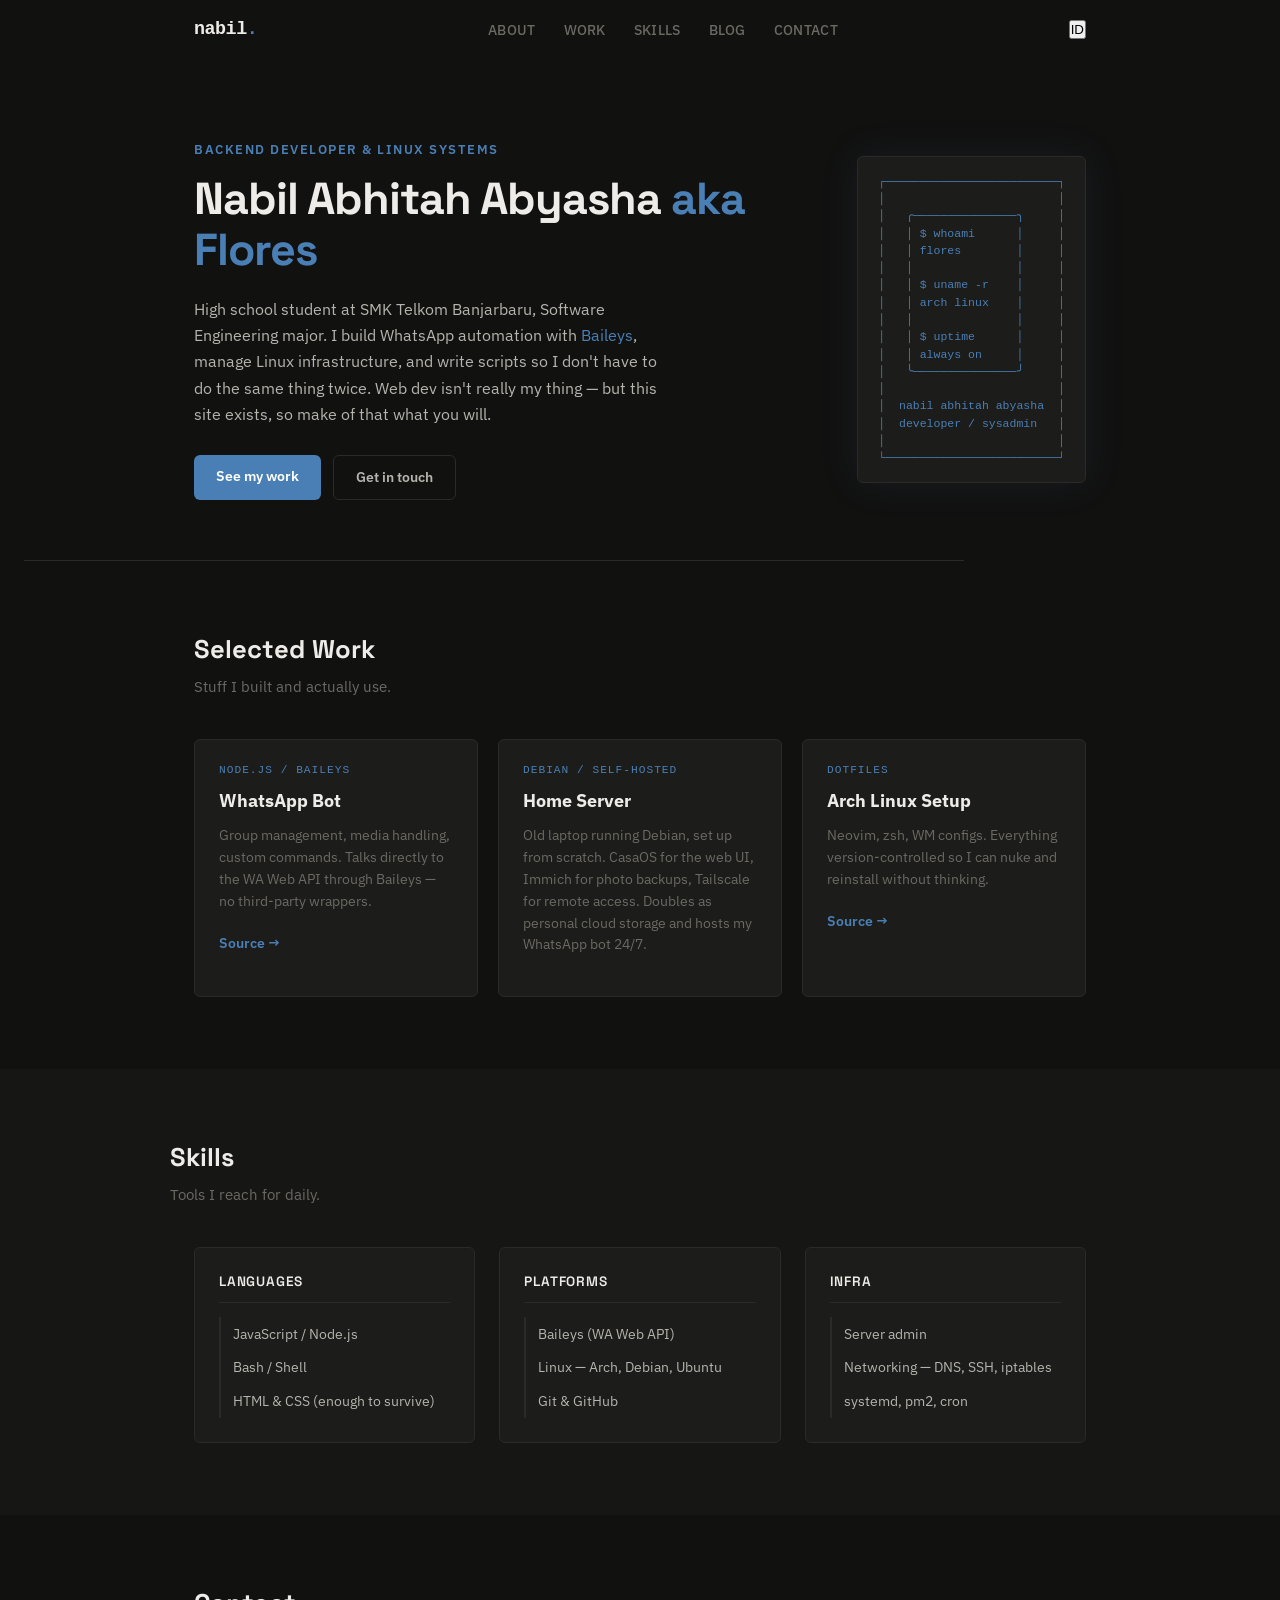
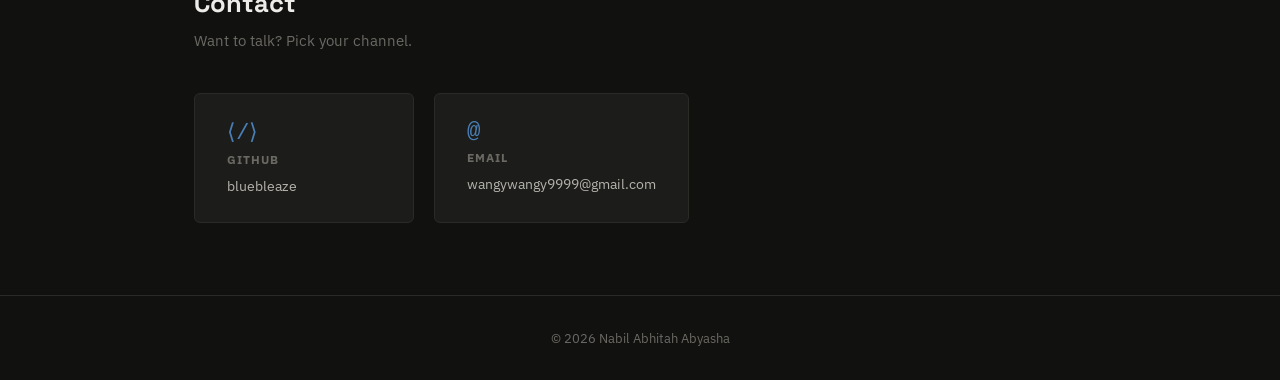
==== index.html @ 3594f791 "Blog edit & bahasa" ====
<!DOCTYPE html>
<html lang="en">
<head>
  <meta charset="UTF-8">
  <meta name="viewport" content="width=device-width, initial-scale=1.0">
  <title>Nabil Abhitah Abyasha</title>
  <link rel="icon" href="favicon.svg" type="image/svg+xml">
  <link rel="preconnect" href="https://fonts.googleapis.com">
  <link rel="preconnect" href="https://fonts.gstatic.com" crossorigin>
  <link href="https://fonts.googleapis.com/css2?family=IBM+Plex+Sans:wght@400;500;600&family=Space+Grotesk:wght@500;600;700;800&display=swap" rel="stylesheet">
  <link rel="stylesheet" href="style.css">
</head>
<body>

  <nav class="nav">
    <a href="#" class="logo">nabil<span class="dot">.</span></a>
    <button class="hamburger" aria-label="Menu">
      <span></span><span></span><span></span>
    </button>
    <ul class="nav-links">
      <li><a href="#about" data-i18n="nav.about">About</a></li>
      <li><a href="#work" data-i18n="nav.work">Work</a></li>
      <li><a href="#skills" data-i18n="nav.skills">Skills</a></li>
      <li><a href="blog.html" data-i18n="nav.blog">Blog</a></li>
      <li><a href="#contact" data-i18n="nav.contact">Contact</a></li>
    </ul>
    <button class="lang-toggle" onclick="toggleLang()">ID</button>
  </nav>
  
  <section class="hero" id="about">
    <div class="hero-text">
      <p class="tagline" data-i18n="hero.tagline">Backend Developer &amp; Linux Systems</p>
      <h1>Nabil Abhitah Abyasha <span class="highlight">aka Flores</span></h1>
      <p class="bio" data-i18n="hero.bio">
        High school student at SMK Telkom Banjarbaru, Software Engineering major.
        I build WhatsApp automation with
        <a href="https://github.com/whiskeysockets/baileys" target="_blank" rel="noopener">Baileys</a>,
        manage Linux infrastructure, and write scripts so I don't have to do
        the same thing twice. Web dev isn't really my thing — but this site
        exists, so make of that what you will.
      </p>
      <div class="buttons">
        <a href="#work" class="btn primary" data-i18n="hero.btn.work">See my work</a>
        <a href="#contact" class="btn outline" data-i18n="hero.btn.contact">Get in touch</a>
      </div>
    </div>
    <aside class="hero-card">
      <pre>┌─────────────────────────┐
│                         │
│   ╭───────────────╮     │
│   │ $ whoami      │     │
│   │ flores        │     │
│   │               │     │
│   │ $ uname -r    │     │
│   │ arch linux    │     │
│   │               │     │
│   │ $ uptime      │     │
│   │ always on     │     │
│   ╰───────────────╯     │
│                         │
│  nabil abhitah abyasha  │
│  developer / sysadmin   │
│                         │
└─────────────────────────┘</pre>
    </aside>
  </section>

  <hr class="sep">

  <section class="page-section" id="work">
    <h2 data-i18n="work.title">Selected Work</h2>
    <p class="subtitle" data-i18n="work.subtitle">Stuff I built and actually use.</p>

    <div class="cards">
      <article class="card">
        <span class="tag">Node.js / Baileys</span>
        <h3>WhatsApp Bot</h3>
        <p data-i18n="work.wa.desc">
          Group management, media handling, custom commands.
          Talks directly to the WA Web API through Baileys —
          no third-party wrappers.
        </p>
        <a href="https://github.com/bluebleaze" target="_blank" rel="noopener">Source →</a>
      </article>

      <article class="card">
        <span class="tag">Debian / Self-hosted</span>
        <h3>Home Server</h3>
        <p data-i18n="work.server.desc">
          Old laptop running Debian, set up from scratch. CasaOS for
          the web UI, Immich for photo backups, Tailscale for remote
          access. Doubles as personal cloud storage and hosts my
          WhatsApp bot 24/7.
        </p>
      </article>

      <article class="card">
        <span class="tag">Dotfiles</span>
        <h3>Arch Linux Setup</h3>
        <p data-i18n="work.arch.desc">
          Neovim, zsh, WM configs. Everything version-controlled
          so I can nuke and reinstall without thinking.
        </p>
        <a href="https://github.com/bluebleaze" target="_blank" rel="noopener">Source →</a>
      </article>
    </div>
  </section>

    <section class="page-section alt" id="skills">
    <h2 data-i18n="skills.title">Skills</h2>
    <p class="subtitle" data-i18n="skills.subtitle">Tools I reach for daily.</p>

    <div class="skill-cols">
      <div class="skill-box">
        <h3 data-i18n="skills.languages">Languages</h3>
        <ul>
          <li>JavaScript / Node.js</li>
          <li>Bash / Shell</li>
          <li>HTML &amp; CSS (enough to survive)</li>
        </ul>
      </div>
      <div class="skill-box">
        <h3 data-i18n="skills.platforms">Platforms</h3>
        <ul>
          <li>Baileys (WA Web API)</li>
          <li>Linux — Arch, Debian, Ubuntu</li>
          <li>Git &amp; GitHub</li>
        </ul>
      </div>
      <div class="skill-box">
        <h3 data-i18n="skills.infra">Infra</h3>
        <ul>
          <li>Server admin</li>
          <li>Networking — DNS, SSH, iptables</li>
          <li>systemd, pm2, cron</li>
        </ul>
      </div>
    </div>
  </section>

  <section class="page-section" id="contact">
    <h2 data-i18n="contact.title">Contact</h2>
    <p class="subtitle" data-i18n="contact.subtitle">Want to talk? Pick your channel.</p>

    <div class="contact-row">
      <a href="https://github.com/bluebleaze" target="_blank" rel="noopener" class="contact-link">
        <span class="icon">⟨/⟩</span>
        <strong>GitHub</strong>
        <span>bluebleaze</span>
      </a>
      <a href="mailto:wangywangy9999@gmail.com" class="contact-link">
        <span class="icon">@</span>
        <strong>Email</strong>
        <span>wangywangy9999@gmail.com</span>
      </a>
    </div>
  </section>

  <footer> 
    <p class="muted" data-i18n="footer.copy">© 2026 Nabil Abhitah Abyasha</p>
  </footer>

  <script src="lang.js"></script>
  <script src="script.js"></script>
</body>
</html>
---- style.css ----
*,
*::before,
*::after {
  margin: 0;
  padding: 0;
  box-sizing: border-box;
}

:root {
  --bg:       #111110;
  --bg-alt:   #161615;
  --surface:  #1c1c1a;
  --border:   #2a2a27;

  --accent:       #4a7fb5;
  --accent-hover: #5e94c9;
  --accent-glow:  #4a7fb51a;

  --text:    #b5b3ad;
  --heading: #eeece8;
  --muted:   #6b6963;

  --sans: 'IBM Plex Sans', 'Segoe UI', system-ui, sans-serif;
  --heading-font: 'Space Grotesk', 'Segoe UI', system-ui, sans-serif;
  --mono: 'JetBrains Mono', 'Fira Code', Consolas, monospace;

  --max-w:  940px;
  --radius: 6px;
}

html {
  scroll-behavior: smooth;
  scroll-padding-top: 70px;
}

body {
  background: var(--bg);
  color: var(--text);
  font: 16px/1.65 var(--sans);
}

a {
  color: var(--accent);
  text-decoration: none;
}
a:hover {
  color: var(--accent-hover);
}

ul { list-style: none; }

.nav {
  position: sticky;
  top: 0;
  z-index: 10;
  display: flex;
  justify-content: space-between;
  align-items: center;
  max-width: var(--max-w);
  margin: 0 auto;
  padding: 16px 24px;
  background: var(--bg);
  border-bottom: 1px solid transparent;
}

.nav.scrolled {
  border-bottom-color: var(--border);
}

.logo {
  font: 700 1.15rem var(--mono);
  color: var(--heading);
  letter-spacing: -0.5px;
}
.logo .dot { color: var(--accent); }

.nav-links {
  display: flex;
  gap: 28px;
}
.nav-links a {
  color: var(--muted);
  font-size: 0.85rem;
  font-weight: 500;
  text-transform: uppercase;
  letter-spacing: 0.3px;
}
.nav-links a:hover {
  color: var(--text);
  text-decoration: none;
}

.hero {
  display: flex;
  align-items: center;
  gap: 48px;
  max-width: var(--max-w);
  margin: 0 auto;
  padding: 80px 24px 60px;
}

.hero-text { flex: 1; }

.tagline {
  font-size: 0.8rem;
  font-weight: 600;
  text-transform: uppercase;
  letter-spacing: 1.5px;
  color: var(--accent);
  margin-bottom: 12px;
}

.hero h1 {
  font: 800 2.8rem/1.15 var(--heading-font);
  color: var(--heading);
  margin-bottom: 20px;
  letter-spacing: -1px;
}

.highlight { color: var(--accent); }

.bio {
  max-width: 480px;
  margin-bottom: 28px;
}

.buttons { display: flex; gap: 12px; }

.btn {
  display: inline-block;
  padding: 10px 22px;
  border-radius: var(--radius);
  font-size: 0.85rem;
  font-weight: 600;
}

.btn.primary {
  background: var(--accent);
  color: #fff;
}
.btn.primary:hover {
  background: var(--accent-hover);
  color: #fff;
  text-decoration: none;
}

.btn.outline {
  border: 1px solid var(--border);
  color: var(--text);
}
.btn.outline:hover {
  border-color: var(--accent);
  color: var(--accent);
  text-decoration: none;
}

.hero-card {
  flex-shrink: 0;
}
.hero-card pre {
  font: 0.72rem/1.5 var(--mono);
  color: var(--accent);
  background: var(--surface);
  border: 1px solid var(--border);
  border-radius: var(--radius);
  padding: 16px 20px;
  box-shadow: 0 0 40px var(--accent-glow);
}

.sep {
  max-width: var(--max-w);
  margin: 0 auto;
  border: none;
  border-top: 1px solid var(--border);
  margin-inline: 24px;
}

.page-section {
  max-width: var(--max-w);
  margin: 0 auto;
  padding: 72px 24px;
}

.page-section.alt {
  background: var(--bg-alt);
  max-width: 100%;
}

.page-section.alt h2,
.page-section.alt .subtitle,
.page-section.alt .skill-cols {
  max-width: var(--max-w);
  margin-left: auto;
  margin-right: auto;
}

.page-section h2 {
  font: 700 1.6rem/1.3 var(--heading-font);
  color: var(--heading);
  margin-bottom: 8px;
}

.subtitle {
  color: var(--muted);
  font-size: 0.95rem;
  margin-bottom: 40px;
}

.cards {
  display: grid;
  grid-template-columns: repeat(auto-fit, minmax(260px, 1fr));
  gap: 20px;
}

.card {
  background: var(--surface);
  border: 1px solid var(--border);
  border-radius: var(--radius);
  padding: 24px;
  transition: border-color 0.2s, transform 0.2s;
}
.card:hover {
  border-color: var(--accent);
  transform: translateY(-2px);
}

.tag {
  display: block;
  font: 0.7rem var(--mono);
  color: var(--accent);
  text-transform: uppercase;
  letter-spacing: 1px;
  margin-bottom: 10px;
}

.card h3 {
  font-size: 1.1rem;
  color: var(--heading);
  margin-bottom: 10px;
}

.card p {
  font-size: 0.88rem;
  color: var(--muted);
  line-height: 1.55;
  margin-bottom: 16px;
}

.card a {
  font-size: 0.85rem;
  font-weight: 600;
}

.skill-cols {
  display: grid;
  grid-template-columns: repeat(auto-fit, minmax(220px, 1fr));
  gap: 24px;
  padding: 0 24px;
}

.skill-box {
  background: var(--surface);
  border: 1px solid var(--border);
  border-radius: var(--radius);
  padding: 24px;
}

.skill-box h3 {
  font: 600 0.85rem/1.4 var(--heading-font);
  text-transform: uppercase;
  letter-spacing: 0.8px;
  color: var(--heading);
  padding-bottom: 10px;
  margin-bottom: 14px;
  border-bottom: 1px solid var(--border);
}

.skill-box li {
  font-size: 0.9rem;
  padding: 5px 0 5px 12px;
  border-left: 2px solid var(--border);
  transition: border-color 0.15s;
}
.skill-box li:hover {
  border-left-color: var(--accent);
}

.contact-row {
  display: flex;
  gap: 20px;
  flex-wrap: wrap;
}

.contact-link {
  display: flex;
  flex-direction: column;
  gap: 4px;
  background: var(--surface);
  border: 1px solid var(--border);
  border-radius: var(--radius);
  padding: 24px 32px;
  min-width: 220px;
  transition: border-color 0.2s, transform 0.2s;
}
.contact-link:hover {
  border-color: var(--accent);
  transform: translateY(-2px);
  text-decoration: none;
}

.contact-link .icon {
  font: 1.4rem var(--mono);
  color: var(--accent);
}

.contact-link strong {
  font-size: 0.75rem;
  text-transform: uppercase;
  letter-spacing: 1px;
  color: var(--muted);
}

.contact-link span:last-child {
  font-size: 0.9rem;
  color: var(--text);
}

footer {
  text-align: center;
  padding: 32px 24px;
  border-top: 1px solid var(--border);
  font-size: 0.8rem;
  color: var(--muted);
}
footer p + p { margin-top: 4px; }

.muted { color: var(--muted); }

::-webkit-scrollbar       { width: 5px; }
::-webkit-scrollbar-track { background: var(--bg); }
::-webkit-scrollbar-thumb { background: var(--border); border-radius: 3px; }

::selection {
  background: var(--accent);
  color: var(--bg);
}

.page-section,
.hero {
  opacity: 0;
  transform: translateY(16px);
}
.page-section.visible,
.hero.visible {
  opacity: 1;
  transform: translateY(0);
  transition: opacity 0.5s ease, transform 0.5s ease;
}

.hamburger {
  display: none;
  flex-direction: column;
  gap: 5px;
  cursor: pointer;
  background: none;
  border: none;
  padding: 4px;
}
.hamburger span {
  display: block;
  width: 22px;
  height: 2px;
  background: var(--text);
  border-radius: 2px;
  transition: transform 0.25s, opacity 0.25s;
}
.hamburger.active span:nth-child(1) { transform: translateY(7px) rotate(45deg); }
.hamburger.active span:nth-child(2) { opacity: 0; }
.hamburger.active span:nth-child(3) { transform: translateY(-7px) rotate(-45deg); }

@media (max-width: 700px) {
  .hamburger { display: flex; }
  .nav-links {
    display: none;
    position: absolute;
    top: 100%;
    left: 0;
    right: 0;
    flex-direction: column;
    background: var(--bg);
    border-bottom: 1px solid var(--border);
    padding: 16px 24px;
    gap: 16px;
  }
  .nav-links.open { display: flex; }
  .nav-links a { font-size: 0.9rem; }
  .nav { position: relative; }
  .hero {
    flex-direction: column-reverse;
    padding: 48px 20px 40px;
    gap: 32px;
  }
  .hero h1 { font-size: 2rem; }
  .hero-card pre { font-size: 0.62rem; }
  .page-section { padding: 48px 20px; }
  .skill-cols { padding: 0; }
}
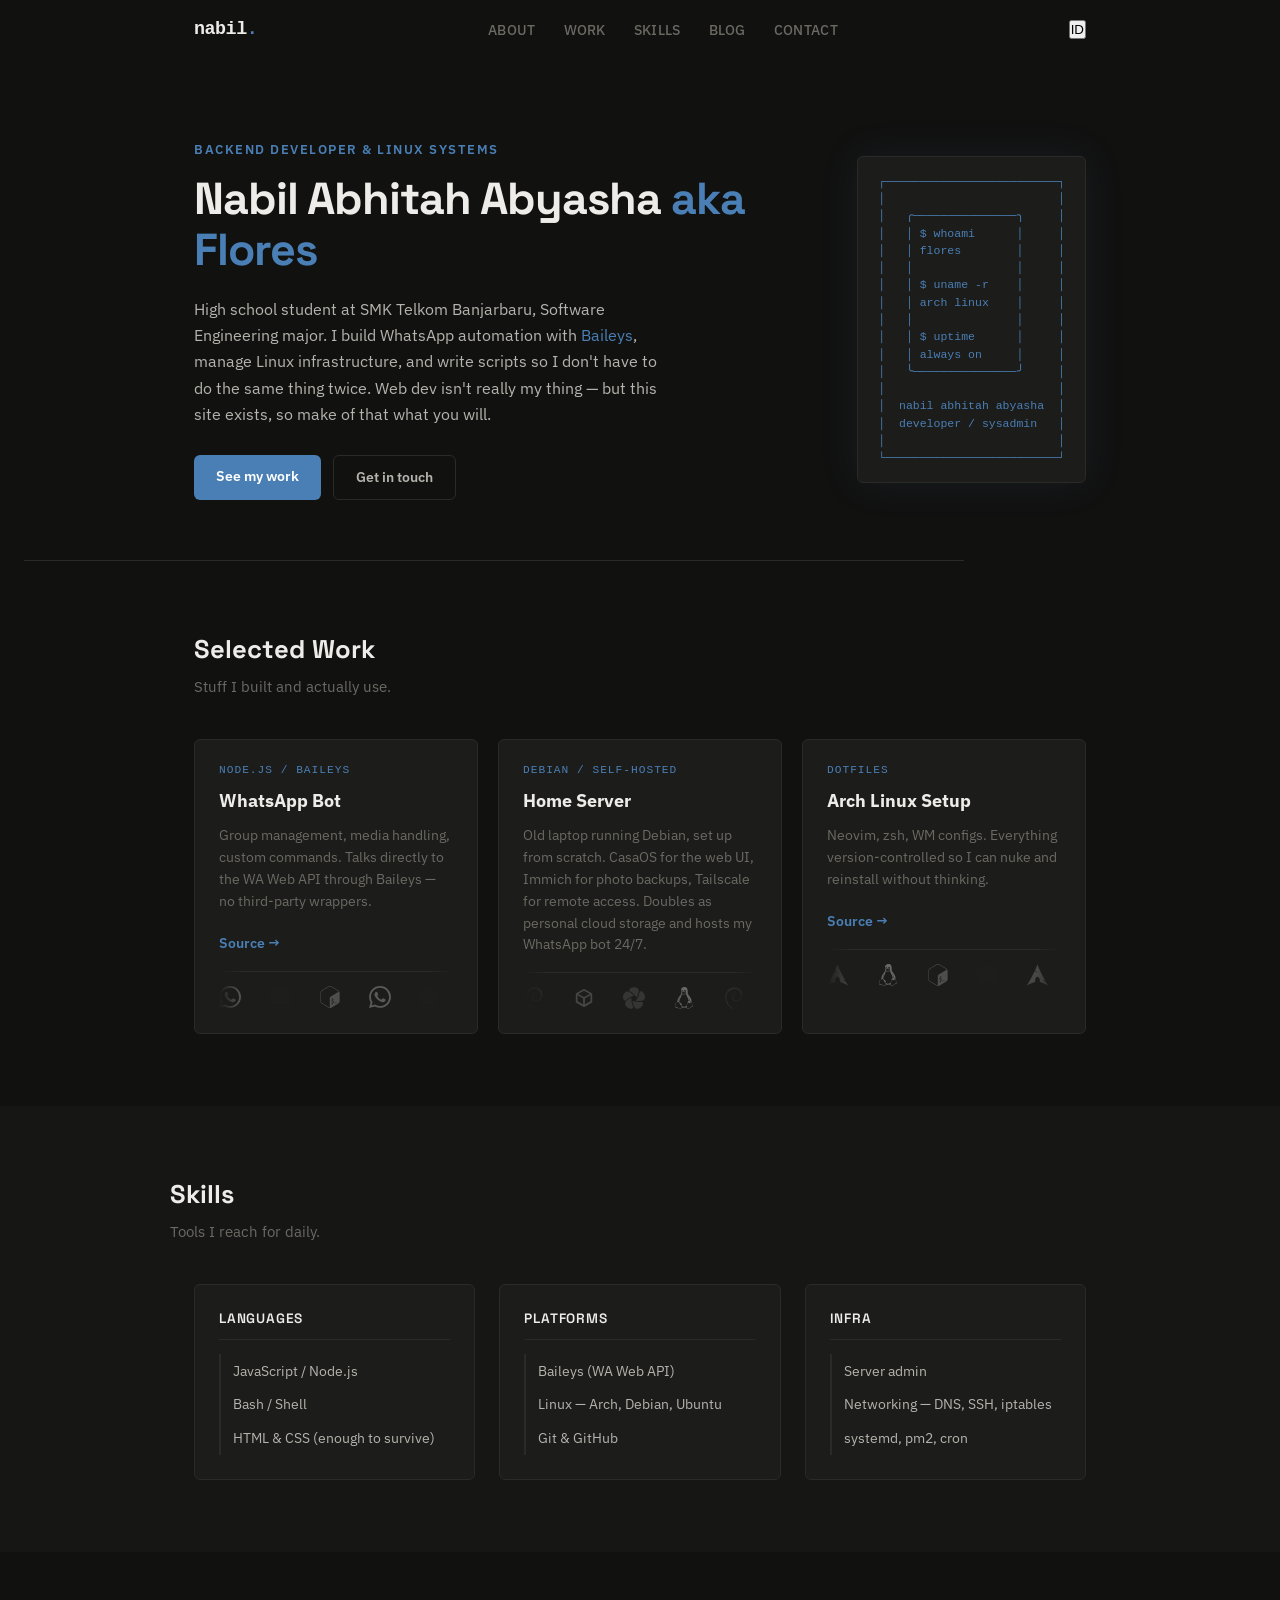
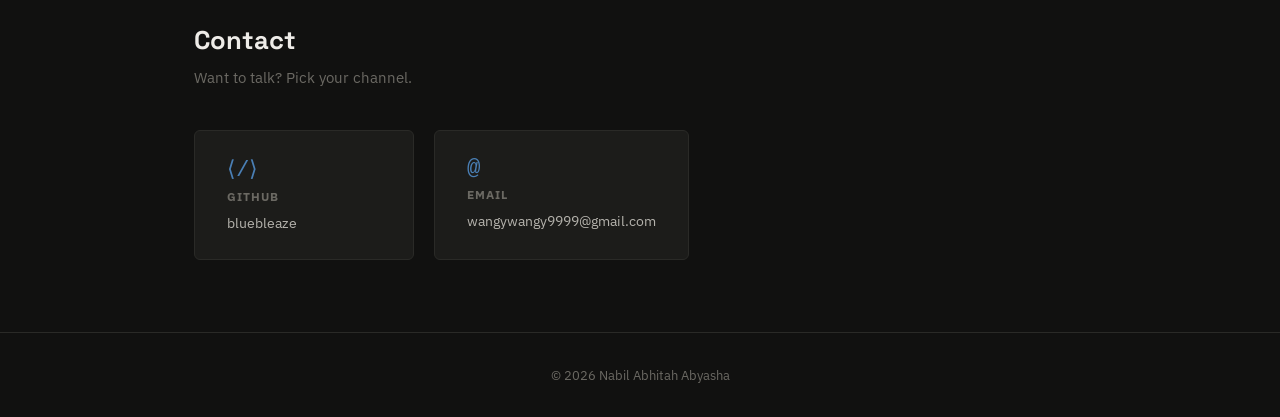
==== commit eb95e4dd: "Tambah Logo" ====
--- a/index.html
+++ b/index.html
@@ -81,6 +81,14 @@
           no third-party wrappers.
         </p>
         <a href="https://github.com/bluebleaze" target="_blank" rel="noopener">Source →</a>
+        <div class="logo-marquee"><div class="logo-track">
+          <img src="logos/baileys.svg" alt="Baileys">
+          <img src="logos/openclaw.svg" alt="OpenClaw">
+          <img src="logos/ssh.svg" alt="SSH">
+          <img src="logos/baileys.svg" alt="Baileys">
+          <img src="logos/openclaw.svg" alt="OpenClaw">
+          <img src="logos/ssh.svg" alt="SSH">
+        </div></div>
       </article>
 
       <article class="card">
@@ -92,6 +100,16 @@
           access. Doubles as personal cloud storage and hosts my
           WhatsApp bot 24/7.
         </p>
+        <div class="logo-marquee"><div class="logo-track">
+          <img src="logos/debian.svg" alt="Debian">
+          <img src="logos/casaos.svg" alt="CasaOS">
+          <img src="logos/immich.svg" alt="Immich">
+          <img src="logos/tux.svg" alt="Tux">
+          <img src="logos/debian.svg" alt="Debian">
+          <img src="logos/casaos.svg" alt="CasaOS">
+          <img src="logos/immich.svg" alt="Immich">
+          <img src="logos/tux.svg" alt="Tux">
+        </div></div>
       </article>
 
       <article class="card">
@@ -102,6 +120,16 @@
           so I can nuke and reinstall without thinking.
         </p>
         <a href="https://github.com/bluebleaze" target="_blank" rel="noopener">Source →</a>
+        <div class="logo-marquee"><div class="logo-track">
+          <img src="logos/archlinux.svg" alt="Arch Linux">
+          <img src="logos/tux.svg" alt="Tux">
+          <img src="logos/ssh.svg" alt="SSH">
+          <img src="logos/openclaw.svg" alt="OpenClaw">
+          <img src="logos/archlinux.svg" alt="Arch Linux">
+          <img src="logos/tux.svg" alt="Tux">
+          <img src="logos/ssh.svg" alt="SSH">
+          <img src="logos/openclaw.svg" alt="OpenClaw">
+        </div></div>
       </article>
     </div>
   </section>
--- a/style.css
+++ b/style.css
@@ -249,6 +249,45 @@
 .card a {
   font-size: 0.85rem;
   font-weight: 600;
+}
+
+/* Logo marquee */
+.logo-marquee {
+  overflow: hidden;
+  margin-top: 16px;
+  border-top: 1px solid var(--border);
+  padding-top: 14px;
+  mask-image: linear-gradient(90deg, transparent, #000 10%, #000 90%, transparent);
+  -webkit-mask-image: linear-gradient(90deg, transparent, #000 10%, #000 90%, transparent);
+}
+
+.logo-track {
+  display: flex;
+  gap: 28px;
+  width: max-content;
+  animation: marquee 15s linear infinite;
+}
+
+.logo-track img {
+  height: 22px;
+  width: auto;
+  opacity: 0.45;
+  filter: grayscale(1);
+  transition: opacity 0.2s, filter 0.2s;
+}
+
+.card:hover .logo-track img {
+  opacity: 0.7;
+  filter: grayscale(0);
+}
+
+.logo-track:hover {
+  animation-play-state: paused;
+}
+
+@keyframes marquee {
+  0%   { transform: translateX(0); }
+  100% { transform: translateX(-50%); }
 }
 
 .skill-cols {
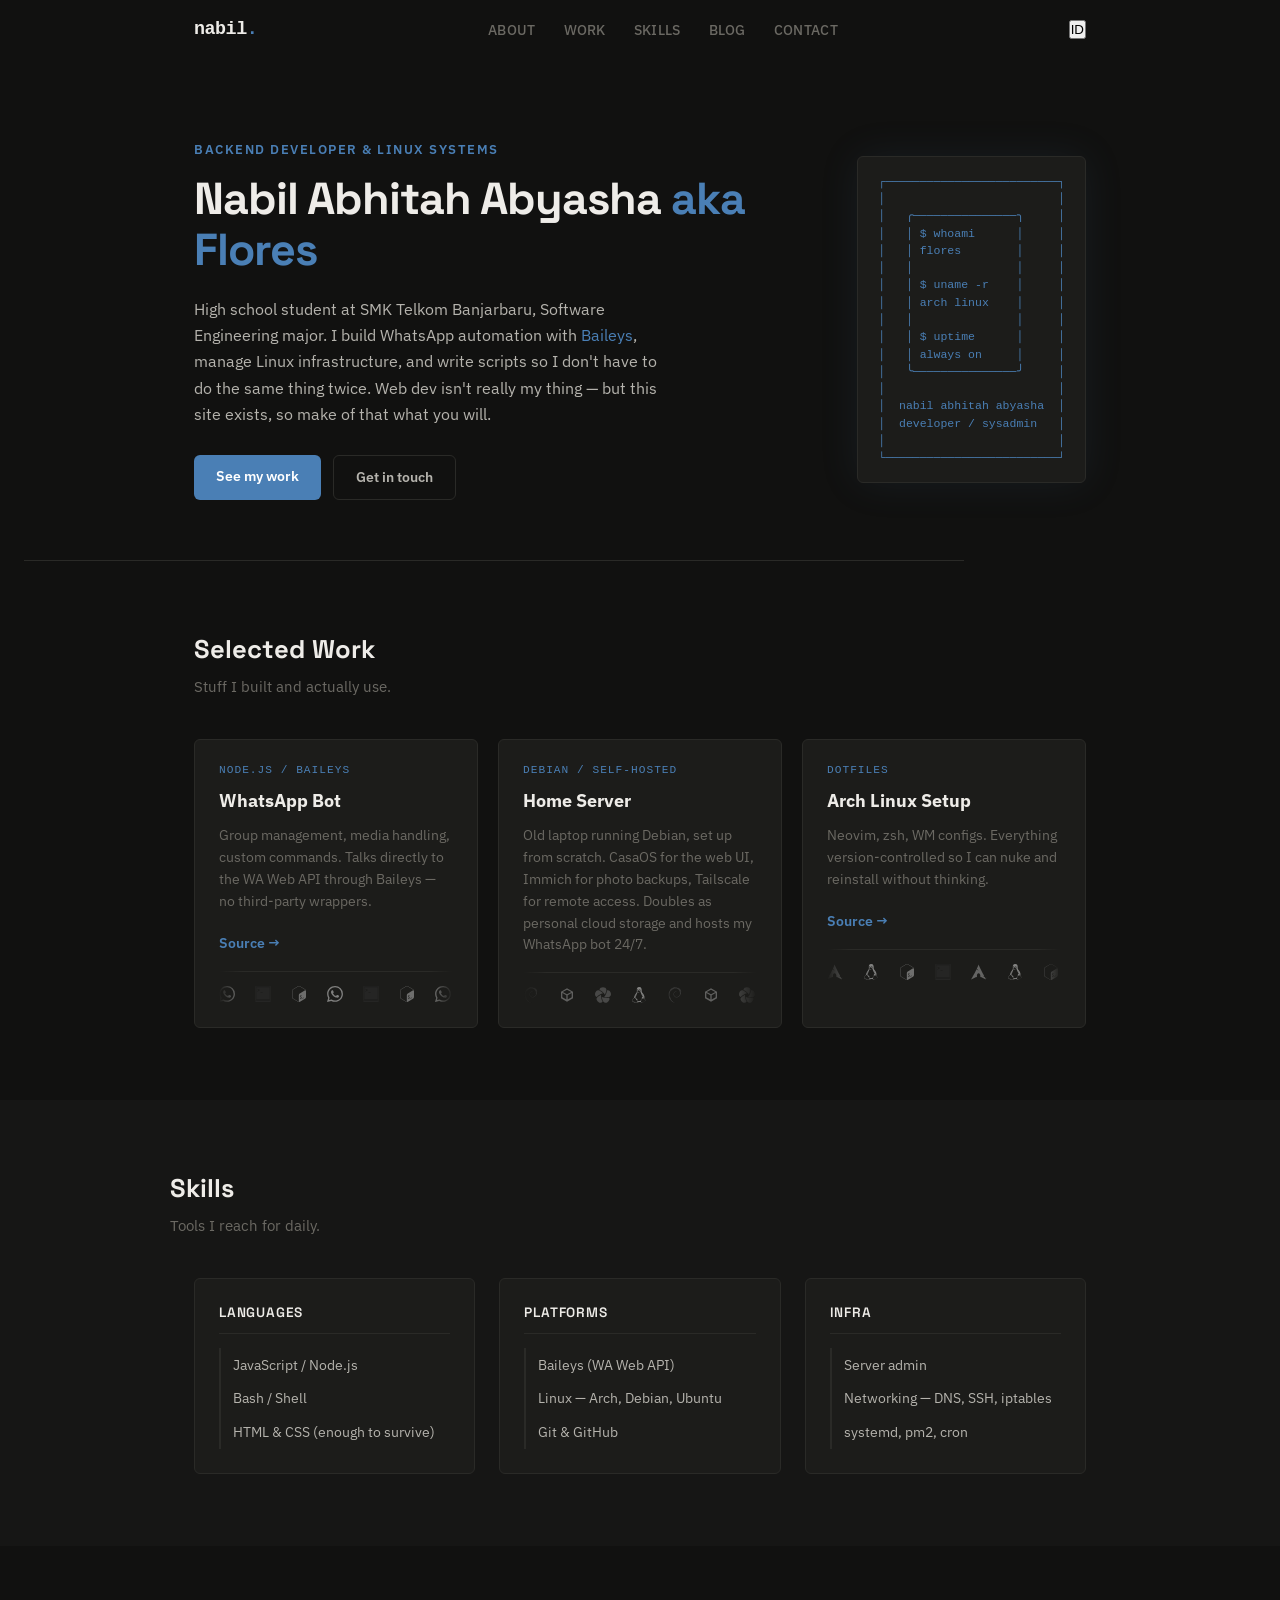
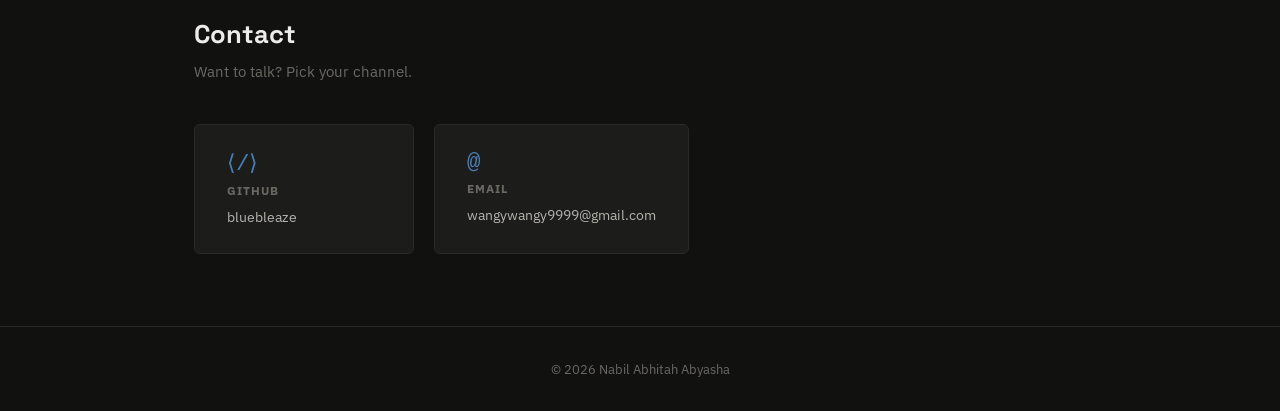
==== commit 9cca4e0c: "fix logo" ====
--- a/index.html
+++ b/index.html
@@ -88,6 +88,12 @@
           <img src="logos/baileys.svg" alt="Baileys">
           <img src="logos/openclaw.svg" alt="OpenClaw">
           <img src="logos/ssh.svg" alt="SSH">
+          <img src="logos/baileys.svg" alt="Baileys">
+          <img src="logos/openclaw.svg" alt="OpenClaw">
+          <img src="logos/ssh.svg" alt="SSH">
+          <img src="logos/baileys.svg" alt="Baileys">
+          <img src="logos/openclaw.svg" alt="OpenClaw">
+          <img src="logos/ssh.svg" alt="SSH">
         </div></div>
       </article>
 
@@ -109,6 +115,14 @@
           <img src="logos/casaos.svg" alt="CasaOS">
           <img src="logos/immich.svg" alt="Immich">
           <img src="logos/tux.svg" alt="Tux">
+          <img src="logos/debian.svg" alt="Debian">
+          <img src="logos/casaos.svg" alt="CasaOS">
+          <img src="logos/immich.svg" alt="Immich">
+          <img src="logos/tux.svg" alt="Tux">
+          <img src="logos/debian.svg" alt="Debian">
+          <img src="logos/casaos.svg" alt="CasaOS">
+          <img src="logos/immich.svg" alt="Immich">
+          <img src="logos/tux.svg" alt="Tux">
         </div></div>
       </article>
 
@@ -121,6 +135,14 @@
         </p>
         <a href="https://github.com/bluebleaze" target="_blank" rel="noopener">Source →</a>
         <div class="logo-marquee"><div class="logo-track">
+          <img src="logos/archlinux.svg" alt="Arch Linux">
+          <img src="logos/tux.svg" alt="Tux">
+          <img src="logos/ssh.svg" alt="SSH">
+          <img src="logos/openclaw.svg" alt="OpenClaw">
+          <img src="logos/archlinux.svg" alt="Arch Linux">
+          <img src="logos/tux.svg" alt="Tux">
+          <img src="logos/ssh.svg" alt="SSH">
+          <img src="logos/openclaw.svg" alt="OpenClaw">
           <img src="logos/archlinux.svg" alt="Arch Linux">
           <img src="logos/tux.svg" alt="Tux">
           <img src="logos/ssh.svg" alt="SSH">
--- a/style.css
+++ b/style.css
@@ -263,17 +263,18 @@
 
 .logo-track {
   display: flex;
-  gap: 28px;
+  gap: 20px;
   width: max-content;
-  animation: marquee 15s linear infinite;
+  animation: marquee 20s linear infinite;
 }
 
 .logo-track img {
-  height: 22px;
+  height: 16px;
   width: auto;
   opacity: 0.45;
-  filter: grayscale(1);
+  filter: grayscale(1) brightness(1.5);
   transition: opacity 0.2s, filter 0.2s;
+  flex-shrink: 0;
 }
 
 .card:hover .logo-track img {
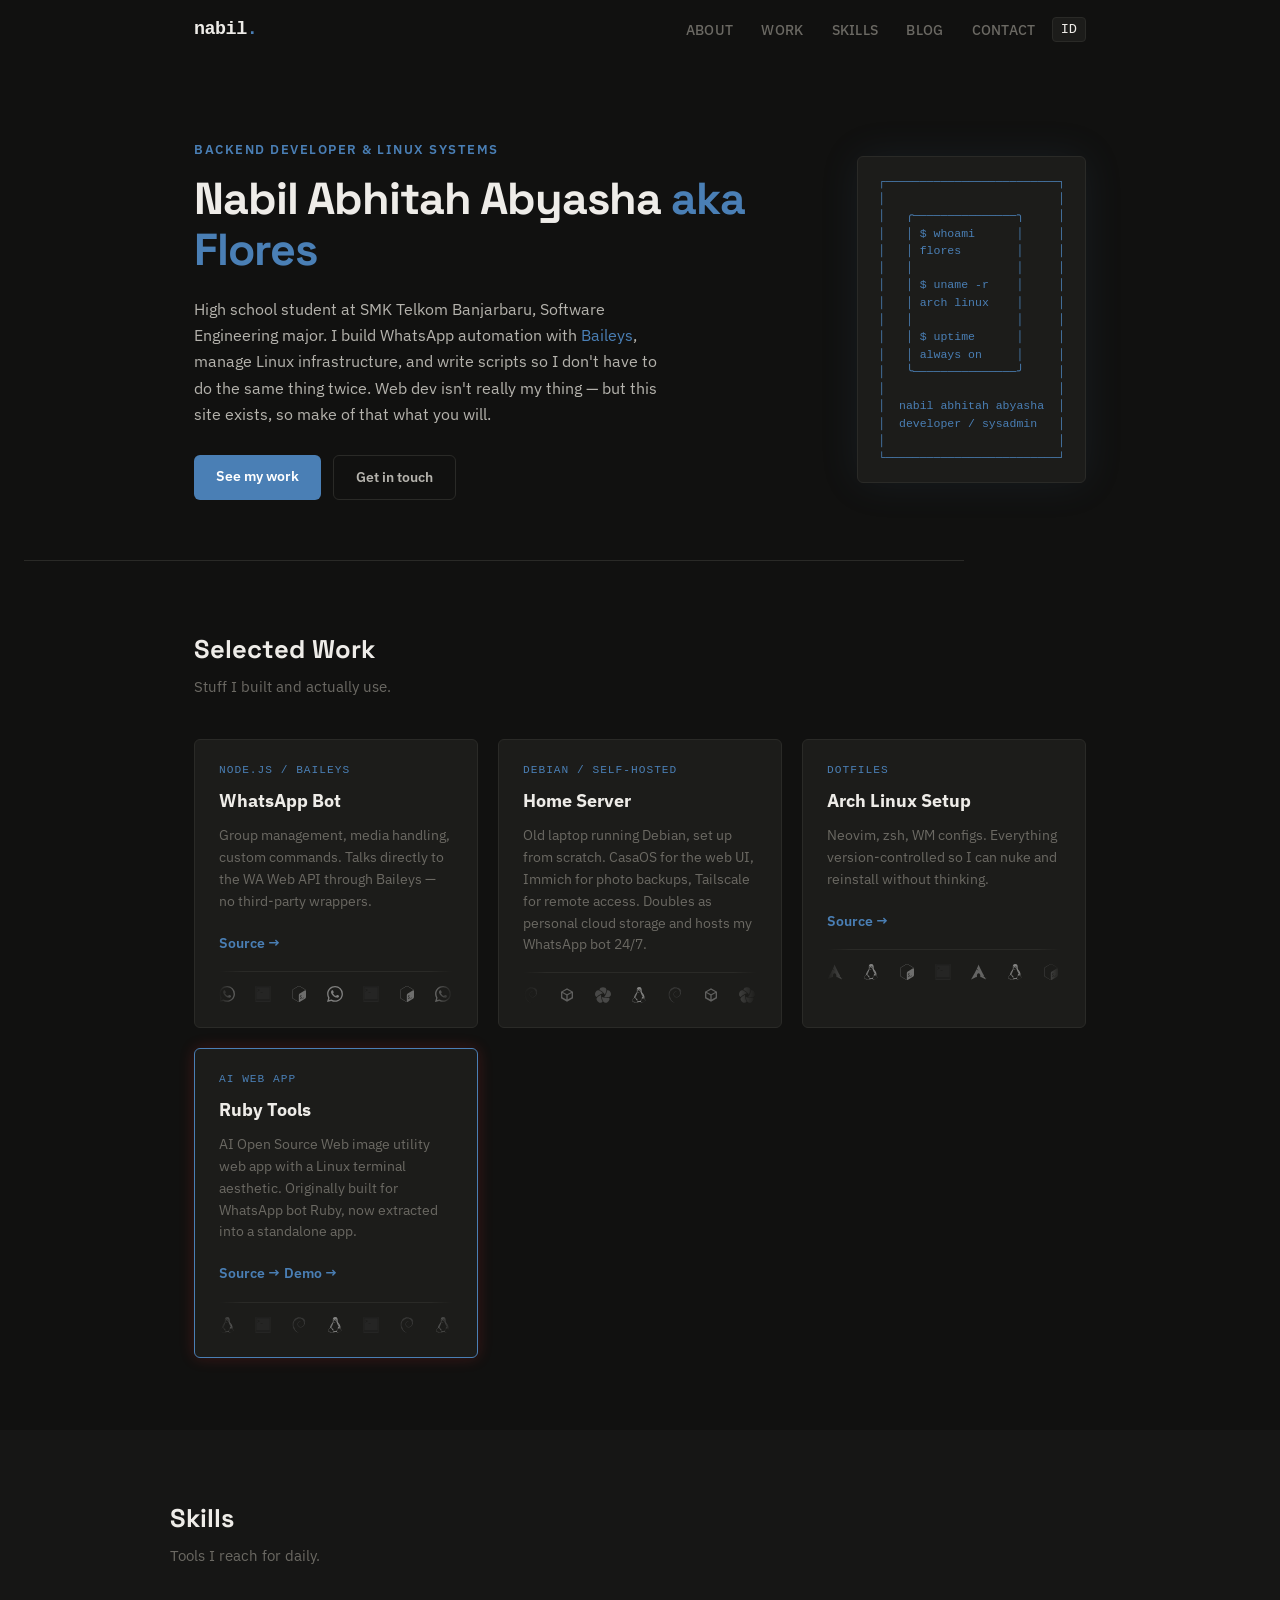
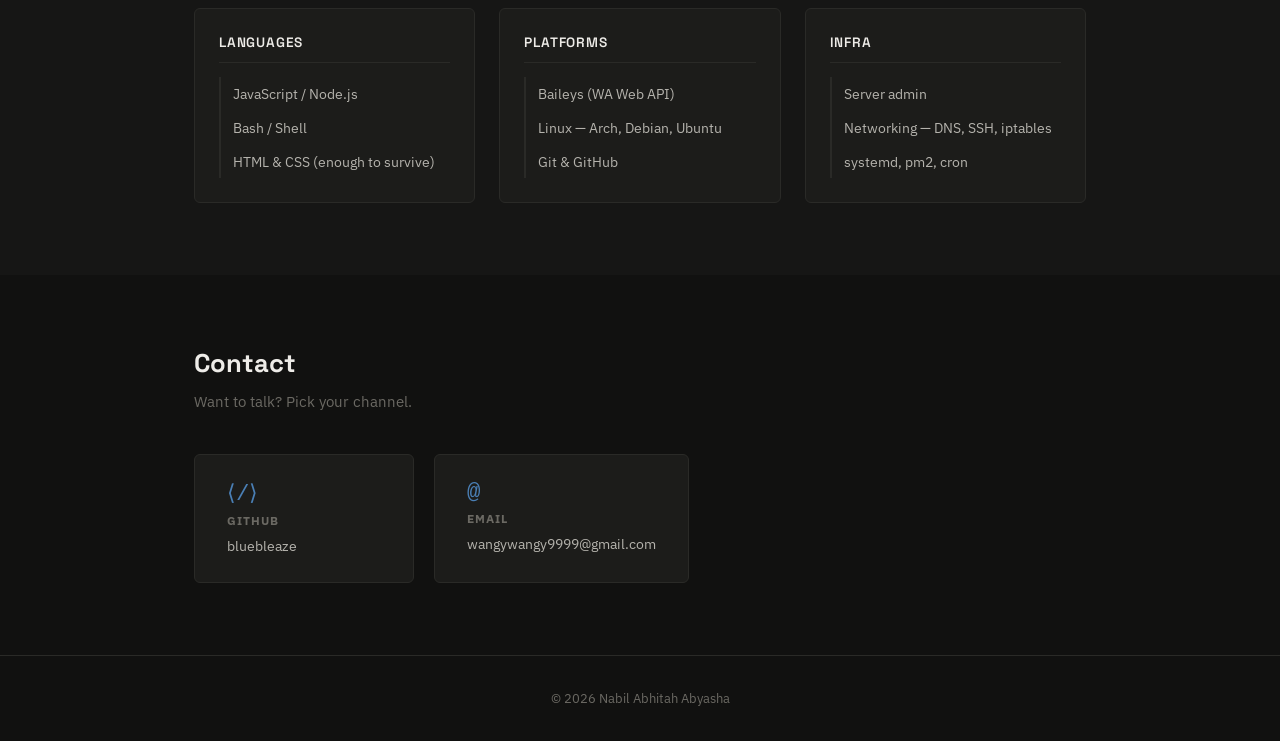
==== commit 2c9ced5e: "fixing hamburger menu, improving switch language button and adding ruby tools redirect" ====
--- a/index.html
+++ b/index.html
@@ -14,17 +14,20 @@
 
   <nav class="nav">
     <a href="#" class="logo">nabil<span class="dot">.</span></a>
-    <button class="hamburger" aria-label="Menu">
-      <span></span><span></span><span></span>
-    </button>
-    <ul class="nav-links">
-      <li><a href="#about" data-i18n="nav.about">About</a></li>
-      <li><a href="#work" data-i18n="nav.work">Work</a></li>
-      <li><a href="#skills" data-i18n="nav.skills">Skills</a></li>
-      <li><a href="blog.html" data-i18n="nav.blog">Blog</a></li>
-      <li><a href="#contact" data-i18n="nav.contact">Contact</a></li>
-    </ul>
-    <button class="lang-toggle" onclick="toggleLang()">ID</button>
+    
+    <div class="nav-right">
+      <ul class="nav-links">
+        <li><a href="#about" data-i18n="nav.about">About</a></li>
+        <li><a href="#work" data-i18n="nav.work">Work</a></li>
+        <li><a href="#skills" data-i18n="nav.skills">Skills</a></li>
+        <li><a href="blog.html" data-i18n="nav.blog">Blog</a></li>
+        <li><a href="#contact" data-i18n="nav.contact">Contact</a></li>
+      </ul>
+      <button class="lang-toggle" aria-label="Toggle language" onclick="toggleLang()">ID</button>
+      <button class="hamburger" aria-label="Menu">
+        <span></span><span></span><span></span>
+      </button>
+    </div>
   </nav>
   
   <section class="hero" id="about">
@@ -153,6 +156,31 @@
           <img src="logos/openclaw.svg" alt="OpenClaw">
         </div></div>
       </article>
+
+      <article class="card highlight">
+        <span class="tag">AI Web App</span>
+        <h3>Ruby Tools</h3>
+        <p>
+          AI Open Source Web image utility web app with a Linux terminal aesthetic.
+          Originally built for WhatsApp bot Ruby, now extracted into a standalone app.
+        </p>
+        <a href="https://github.com/bluebleaze/ruby-tools/tree/main" target="_blank" rel="noopener">Source →</a>
+        <a href="https://rmbg-florez1.vercel.app" target="_blank" rel="noopener">Demo →</a>
+        <div class="logo-marquee"><div class="logo-track">
+          <img src="logos/tux.svg" alt="Linux">
+          <img src="logos/openclaw.svg" alt="OpenClaw">
+          <img src="logos/debian.svg" alt="Debian">
+          <img src="logos/tux.svg" alt="Linux">
+          <img src="logos/openclaw.svg" alt="OpenClaw">
+          <img src="logos/debian.svg" alt="Debian">
+          <img src="logos/tux.svg" alt="Linux">
+          <img src="logos/openclaw.svg" alt="OpenClaw">
+          <img src="logos/debian.svg" alt="Debian">
+          <img src="logos/tux.svg" alt="Linux">
+          <img src="logos/openclaw.svg" alt="OpenClaw">
+          <img src="logos/debian.svg" alt="Debian">
+        </div></div>
+      </article>
     </div>
   </section>
 
--- a/style.css
+++ b/style.css
@@ -445,3 +445,33 @@
   .page-section { padding: 48px 20px; }
   .skill-cols { padding: 0; }
 }
+
+/* Highlight for specific cards */
+.card.highlight {
+  border-color: var(--accent);
+  box-shadow: 0 0 15px rgba(234, 46, 46, 0.2);
+}
+
+/* Navbar Right Grouping */
+.nav-right {
+  display: flex;
+  align-items: center;
+  gap: 16px;
+}
+
+/* Language Toggle styling to make it fit */
+.lang-toggle {
+  background: var(--surface);
+  color: var(--heading);
+  border: 1px solid var(--border);
+  padding: 4px 8px;
+  border-radius: 4px;
+  font: 500 0.85rem var(--mono);
+  cursor: pointer;
+  transition: all 0.2s;
+}
+
+.lang-toggle:hover {
+  border-color: var(--accent);
+  color: var(--accent);
+}
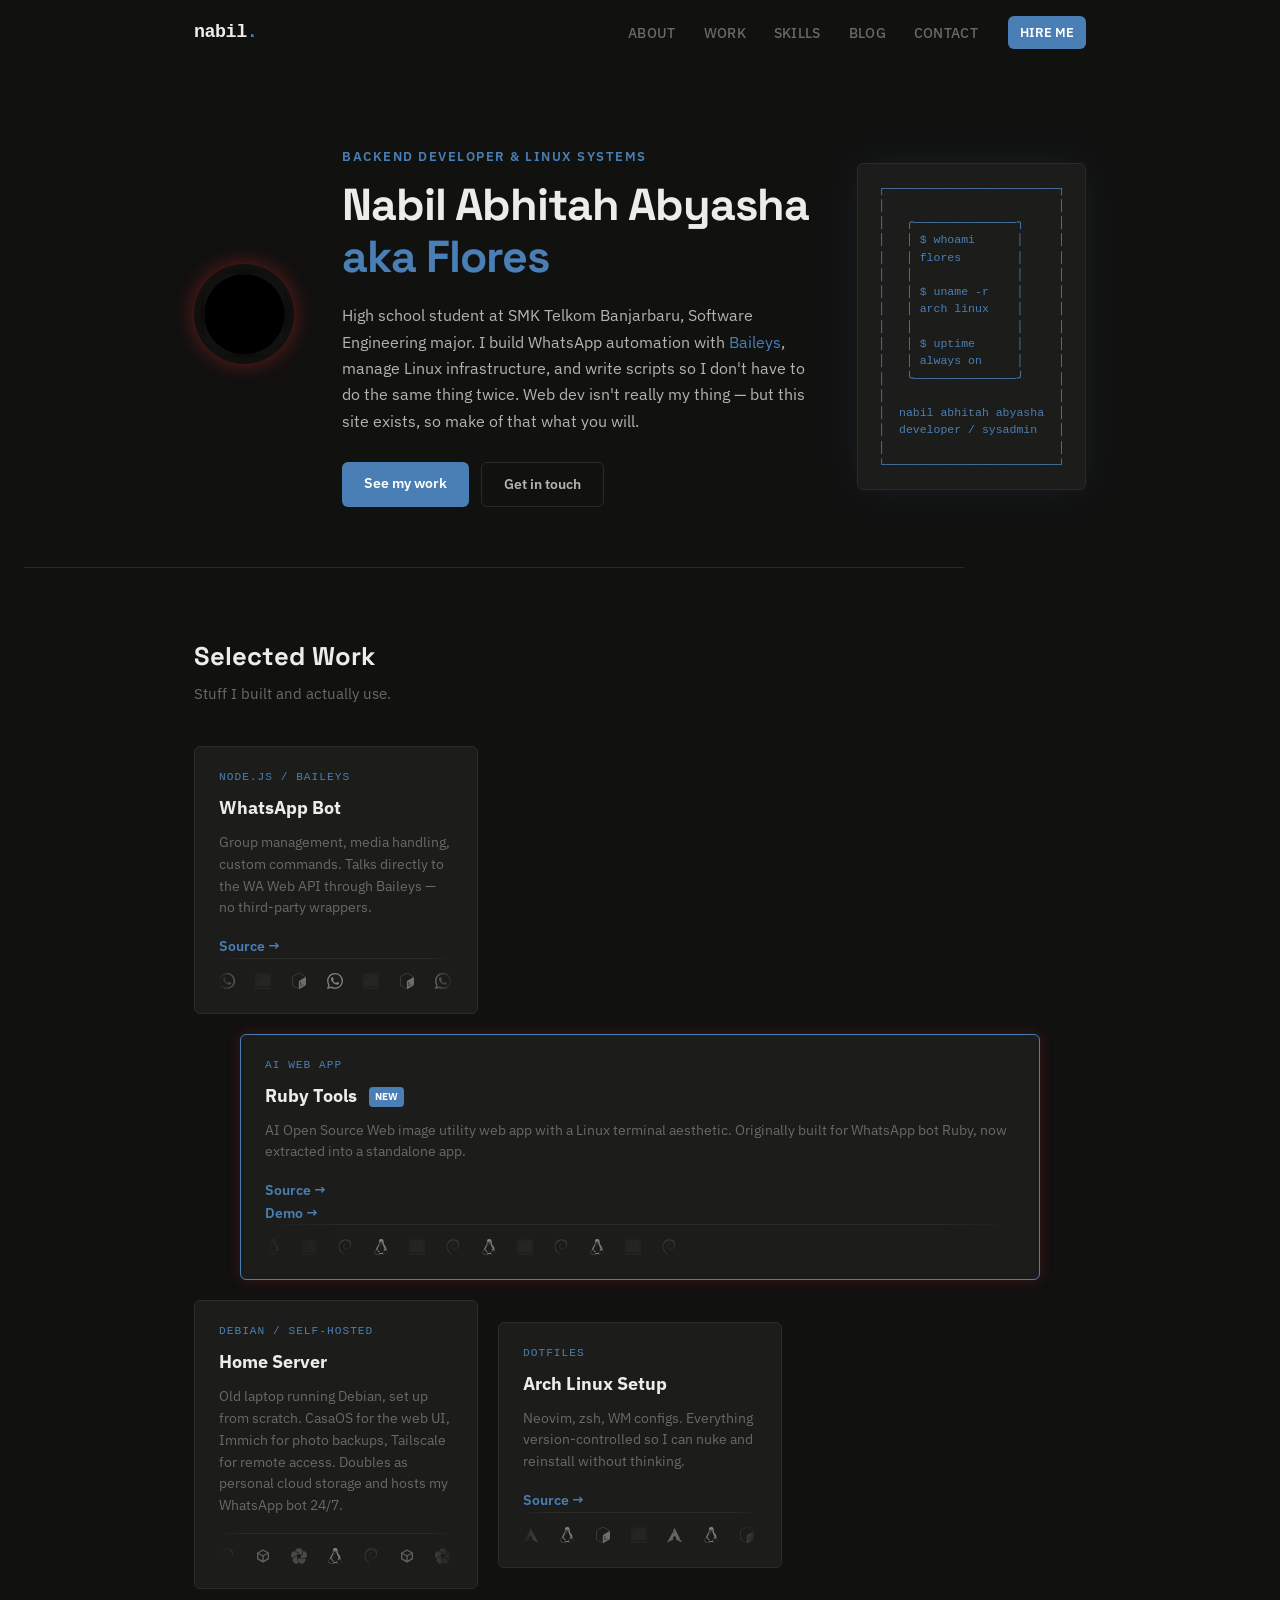
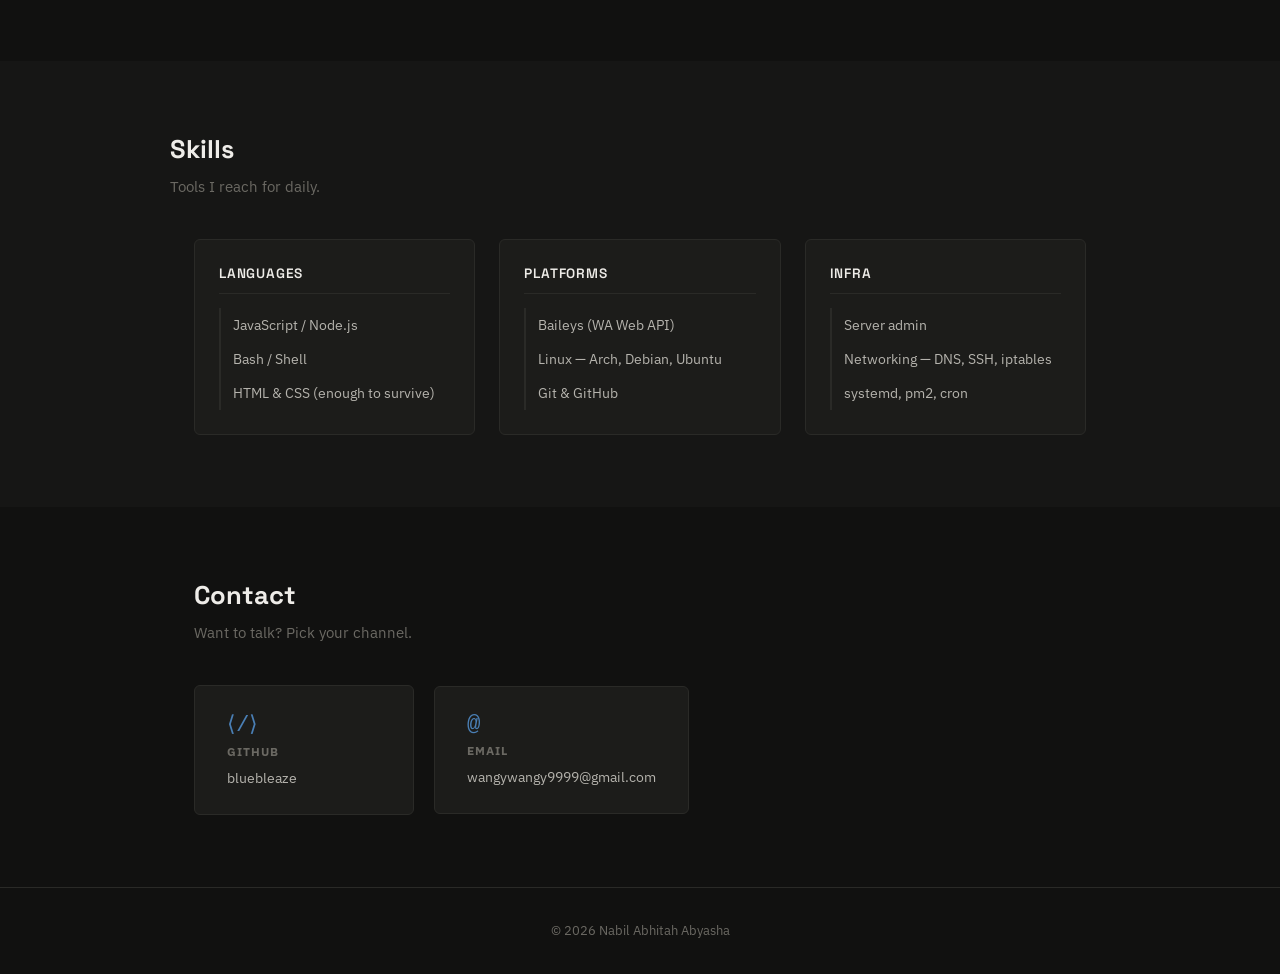
==== commit 015da1c6: "improve cards menu and Indonesian language pt2" ====
--- a/index.html
+++ b/index.html
@@ -3,12 +3,72 @@
 <head>
   <meta charset="UTF-8">
   <meta name="viewport" content="width=device-width, initial-scale=1.0">
-  <title>Nabil Abhitah Abyasha</title>
+  <!-- Open Graph / Social Preview -->
+  <meta property="og:type" content="website">
+  <meta property="og:url" content="https://bluebleaze.github.io/">
+  <meta property="og:title" content="Nabil Abhitah Abyasha — Portfolio">
+  <meta property="og:description" content="Personal portfolio of Nabil Abhitah Abyasha. Open source developer, Linux enthusiast, and creator of Ruby Tools.">
+  <meta property="og:image" content="https://bluebleaze.github.io/og-image.png">
+
+  <!-- Twitter -->
+  <meta property="twitter:card" content="summary_large_image">
+  <meta property="twitter:url" content="https://bluebleaze.github.io/">
+  <meta property="twitter:title" content="Nabil Abhitah Abyasha — Portfolio">
+  <meta property="twitter:description" content="Personal portfolio of Nabil Abhitah Abyasha. Open source developer, Linux enthusiast, and creator of Ruby Tools.">
+  <meta property="twitter:image" content="https://bluebleaze.github.io/og-image.png">
+
   <link rel="icon" href="favicon.svg" type="image/svg+xml">
   <link rel="preconnect" href="https://fonts.googleapis.com">
   <link rel="preconnect" href="https://fonts.gstatic.com" crossorigin>
   <link href="https://fonts.googleapis.com/css2?family=IBM+Plex+Sans:wght@400;500;600&family=Space+Grotesk:wght@500;600;700;800&display=swap" rel="stylesheet">
   <link rel="stylesheet" href="style.css">
+
+  <style>
+    .hero {
+      position: relative;
+    }
+    .hero-avatar {
+      width: 100px;
+      height: 100px;
+      border-radius: 50%;
+      box-shadow: 0 0 20px rgba(234, 46, 46, 0.4);
+      margin-bottom: 20px;
+      display: block;
+    }
+    .card {
+      display: flex;
+      flex-direction: column;
+    }
+    .card.highlight {
+      grid-column: 1 / -1;
+      max-width: 800px;
+      margin: 0 auto;
+      width: 100%;
+    }
+    @media (min-width: 800px) {
+      .projects-grid {
+        align-items: start;
+      }
+    }
+    .mt-auto {
+      margin-top: auto;
+    }
+    .tag-new {
+      display: inline-block;
+      background: var(--accent);
+      color: #fff;
+      font-size: 0.6rem;
+      padding: 2px 6px;
+      border-radius: 4px;
+      margin-left: 8px;
+      vertical-align: middle;
+    }
+    @media (min-width: 768px) {
+      .hero-avatar {
+        margin-bottom: 24px;
+      }
+    }
+  </style>
 </head>
 <body>
 
@@ -17,13 +77,13 @@
     
     <div class="nav-right">
       <ul class="nav-links">
-        <li><a href="#about" data-i18n="nav.about">About</a></li>
-        <li><a href="#work" data-i18n="nav.work">Work</a></li>
-        <li><a href="#skills" data-i18n="nav.skills">Skills</a></li>
-        <li><a href="blog.html" data-i18n="nav.blog">Blog</a></li>
-        <li><a href="#contact" data-i18n="nav.contact">Contact</a></li>
+        <li><a href="#about">About</a></li>
+        <li><a href="#work">Work</a></li>
+        <li><a href="#skills">Skills</a></li>
+        <li><a href="blog.html">Blog</a></li>
+        <li><a href="#contact">Contact</a></li>
       </ul>
-      <button class="lang-toggle" aria-label="Toggle language" onclick="toggleLang()">ID</button>
+      <a href="https://wa.me/08821035548" class="btn primary" style="padding: 6px 12px; font-size: 0.8rem; margin-left: 10px;">HIRE ME</a>
       <button class="hamburger" aria-label="Menu">
         <span></span><span></span><span></span>
       </button>
@@ -31,10 +91,11 @@
   </nav>
   
   <section class="hero" id="about">
+    <img src="logos/avatar.png" alt="Avatar" class="hero-avatar">
     <div class="hero-text">
-      <p class="tagline" data-i18n="hero.tagline">Backend Developer &amp; Linux Systems</p>
+      <p class="tagline">Backend Developer &amp; Linux Systems</p>
       <h1>Nabil Abhitah Abyasha <span class="highlight">aka Flores</span></h1>
-      <p class="bio" data-i18n="hero.bio">
+      <p class="bio">
         High school student at SMK Telkom Banjarbaru, Software Engineering major.
         I build WhatsApp automation with
         <a href="https://github.com/whiskeysockets/baileys" target="_blank" rel="noopener">Baileys</a>,
@@ -43,8 +104,8 @@
         exists, so make of that what you will.
       </p>
       <div class="buttons">
-        <a href="#work" class="btn primary" data-i18n="hero.btn.work">See my work</a>
-        <a href="#contact" class="btn outline" data-i18n="hero.btn.contact">Get in touch</a>
+        <a href="#work" class="btn primary">See my work</a>
+        <a href="#contact" class="btn outline">Get in touch</a>
       </div>
     </div>
     <aside class="hero-card">
@@ -71,20 +132,20 @@
   <hr class="sep">
 
   <section class="page-section" id="work">
-    <h2 data-i18n="work.title">Selected Work</h2>
-    <p class="subtitle" data-i18n="work.subtitle">Stuff I built and actually use.</p>
+    <h2>Selected Work</h2>
+    <p class="subtitle">Stuff I built and actually use.</p>
 
     <div class="cards">
       <article class="card">
         <span class="tag">Node.js / Baileys</span>
         <h3>WhatsApp Bot</h3>
-        <p data-i18n="work.wa.desc">
+        <p>
           Group management, media handling, custom commands.
           Talks directly to the WA Web API through Baileys —
           no third-party wrappers.
         </p>
         <a href="https://github.com/bluebleaze" target="_blank" rel="noopener">Source →</a>
-        <div class="logo-marquee"><div class="logo-track">
+        <div class="logo-marquee mt-auto"><div class="logo-track">
           <img src="logos/baileys.svg" alt="Baileys">
           <img src="logos/openclaw.svg" alt="OpenClaw">
           <img src="logos/ssh.svg" alt="SSH">
@@ -97,19 +158,44 @@
           <img src="logos/baileys.svg" alt="Baileys">
           <img src="logos/openclaw.svg" alt="OpenClaw">
           <img src="logos/ssh.svg" alt="SSH">
+        </div></div>
+      </article>
+
+      <article class="card highlight">
+        <span class="tag">AI Web App</span>
+        <h3>Ruby Tools <span class="tag-new">NEW</span></h3>
+        <p>
+          AI Open Source Web image utility web app with a Linux terminal aesthetic.
+          Originally built for WhatsApp bot Ruby, now extracted into a standalone app.
+        </p>
+        <a href="https://github.com/bluebleaze/ruby-tools/tree/main" target="_blank" rel="noopener">Source →</a>
+        <a href="https://rubytool.space" target="_blank" rel="noopener">Demo →</a>
+        <div class="logo-marquee mt-auto"><div class="logo-track">
+          <img src="logos/tux.svg" alt="Linux">
+          <img src="logos/openclaw.svg" alt="OpenClaw">
+          <img src="logos/debian.svg" alt="Debian">
+          <img src="logos/tux.svg" alt="Linux">
+          <img src="logos/openclaw.svg" alt="OpenClaw">
+          <img src="logos/debian.svg" alt="Debian">
+          <img src="logos/tux.svg" alt="Linux">
+          <img src="logos/openclaw.svg" alt="OpenClaw">
+          <img src="logos/debian.svg" alt="Debian">
+          <img src="logos/tux.svg" alt="Linux">
+          <img src="logos/openclaw.svg" alt="OpenClaw">
+          <img src="logos/debian.svg" alt="Debian">
         </div></div>
       </article>
 
       <article class="card">
         <span class="tag">Debian / Self-hosted</span>
         <h3>Home Server</h3>
-        <p data-i18n="work.server.desc">
+        <p>
           Old laptop running Debian, set up from scratch. CasaOS for
           the web UI, Immich for photo backups, Tailscale for remote
           access. Doubles as personal cloud storage and hosts my
           WhatsApp bot 24/7.
         </p>
-        <div class="logo-marquee"><div class="logo-track">
+        <div class="logo-marquee mt-auto"><div class="logo-track">
           <img src="logos/debian.svg" alt="Debian">
           <img src="logos/casaos.svg" alt="CasaOS">
           <img src="logos/immich.svg" alt="Immich">
@@ -132,12 +218,20 @@
       <article class="card">
         <span class="tag">Dotfiles</span>
         <h3>Arch Linux Setup</h3>
-        <p data-i18n="work.arch.desc">
+        <p>
           Neovim, zsh, WM configs. Everything version-controlled
           so I can nuke and reinstall without thinking.
         </p>
         <a href="https://github.com/bluebleaze" target="_blank" rel="noopener">Source →</a>
-        <div class="logo-marquee"><div class="logo-track">
+        <div class="logo-marquee mt-auto"><div class="logo-track">
+          <img src="logos/archlinux.svg" alt="Arch Linux">
+          <img src="logos/tux.svg" alt="Tux">
+          <img src="logos/ssh.svg" alt="SSH">
+          <img src="logos/openclaw.svg" alt="OpenClaw">
+          <img src="logos/archlinux.svg" alt="Arch Linux">
+          <img src="logos/tux.svg" alt="Tux">
+          <img src="logos/ssh.svg" alt="SSH">
+          <img src="logos/openclaw.svg" alt="OpenClaw">
           <img src="logos/archlinux.svg" alt="Arch Linux">
           <img src="logos/tux.svg" alt="Tux">
           <img src="logos/ssh.svg" alt="SSH">
@@ -156,41 +250,16 @@
           <img src="logos/openclaw.svg" alt="OpenClaw">
         </div></div>
       </article>
-
-      <article class="card highlight">
-        <span class="tag">AI Web App</span>
-        <h3>Ruby Tools</h3>
-        <p>
-          AI Open Source Web image utility web app with a Linux terminal aesthetic.
-          Originally built for WhatsApp bot Ruby, now extracted into a standalone app.
-        </p>
-        <a href="https://github.com/bluebleaze/ruby-tools/tree/main" target="_blank" rel="noopener">Source →</a>
-        <a href="https://rmbg-florez1.vercel.app" target="_blank" rel="noopener">Demo →</a>
-        <div class="logo-marquee"><div class="logo-track">
-          <img src="logos/tux.svg" alt="Linux">
-          <img src="logos/openclaw.svg" alt="OpenClaw">
-          <img src="logos/debian.svg" alt="Debian">
-          <img src="logos/tux.svg" alt="Linux">
-          <img src="logos/openclaw.svg" alt="OpenClaw">
-          <img src="logos/debian.svg" alt="Debian">
-          <img src="logos/tux.svg" alt="Linux">
-          <img src="logos/openclaw.svg" alt="OpenClaw">
-          <img src="logos/debian.svg" alt="Debian">
-          <img src="logos/tux.svg" alt="Linux">
-          <img src="logos/openclaw.svg" alt="OpenClaw">
-          <img src="logos/debian.svg" alt="Debian">
-        </div></div>
-      </article>
     </div>
   </section>
 
     <section class="page-section alt" id="skills">
-    <h2 data-i18n="skills.title">Skills</h2>
-    <p class="subtitle" data-i18n="skills.subtitle">Tools I reach for daily.</p>
+    <h2>Skills</h2>
+    <p class="subtitle">Tools I reach for daily.</p>
 
     <div class="skill-cols">
       <div class="skill-box">
-        <h3 data-i18n="skills.languages">Languages</h3>
+        <h3>Languages</h3>
         <ul>
           <li>JavaScript / Node.js</li>
           <li>Bash / Shell</li>
@@ -198,7 +267,7 @@
         </ul>
       </div>
       <div class="skill-box">
-        <h3 data-i18n="skills.platforms">Platforms</h3>
+        <h3>Platforms</h3>
         <ul>
           <li>Baileys (WA Web API)</li>
           <li>Linux — Arch, Debian, Ubuntu</li>
@@ -206,7 +275,7 @@
         </ul>
       </div>
       <div class="skill-box">
-        <h3 data-i18n="skills.infra">Infra</h3>
+        <h3>Infra</h3>
         <ul>
           <li>Server admin</li>
           <li>Networking — DNS, SSH, iptables</li>
@@ -217,8 +286,8 @@
   </section>
 
   <section class="page-section" id="contact">
-    <h2 data-i18n="contact.title">Contact</h2>
-    <p class="subtitle" data-i18n="contact.subtitle">Want to talk? Pick your channel.</p>
+    <h2>Contact</h2>
+    <p class="subtitle">Want to talk? Pick your channel.</p>
 
     <div class="contact-row">
       <a href="https://github.com/bluebleaze" target="_blank" rel="noopener" class="contact-link">
@@ -235,10 +304,9 @@
   </section>
 
   <footer> 
-    <p class="muted" data-i18n="footer.copy">© 2026 Nabil Abhitah Abyasha</p>
+    <p class="muted">© 2026 Nabil Abhitah Abyasha</p>
   </footer>
 
-  <script src="lang.js"></script>
   <script src="script.js"></script>
 </body>
 </html>
--- a/style.css
+++ b/style.css
@@ -210,6 +210,7 @@
   display: grid;
   grid-template-columns: repeat(auto-fit, minmax(260px, 1fr));
   gap: 20px;
+  align-items: center;
 }
 
 .card {
@@ -264,12 +265,14 @@
 .logo-track {
   display: flex;
   gap: 20px;
+  align-items: center;
   width: max-content;
   animation: marquee 20s linear infinite;
 }
 
 .logo-track img {
   height: 16px;
+  align-self: center;
   width: auto;
   opacity: 0.45;
   filter: grayscale(1) brightness(1.5);
@@ -328,6 +331,7 @@
 .contact-row {
   display: flex;
   gap: 20px;
+  align-items: center;
   flex-wrap: wrap;
 }
 
@@ -420,6 +424,7 @@
 
 @media (max-width: 700px) {
   .hamburger { display: flex; }
+  .nav-right { gap: 12px; }
   .nav-links {
     display: none;
     position: absolute;
@@ -456,22 +461,25 @@
 .nav-right {
   display: flex;
   align-items: center;
-  gap: 16px;
+  gap: 20px;
+  align-items: center;
 }
 
 /* Language Toggle styling to make it fit */
 .lang-toggle {
-  background: var(--surface);
-  color: var(--heading);
-  border: 1px solid var(--border);
-  padding: 4px 8px;
-  border-radius: 4px;
-  font: 500 0.85rem var(--mono);
+  background: transparent;
+  color: var(--text);
+  border: 1px solid var(--border);
+  padding: 4px 10px;
+  border-radius: 6px;
+  font: 600 0.8rem var(--mono);
   cursor: pointer;
   transition: all 0.2s;
+  text-transform: uppercase;
 }
 
 .lang-toggle:hover {
-  border-color: var(--accent);
-  color: var(--accent);
-}
+  background: var(--surface);
+  color: var(--heading);
+  border-color: var(--text);
+}
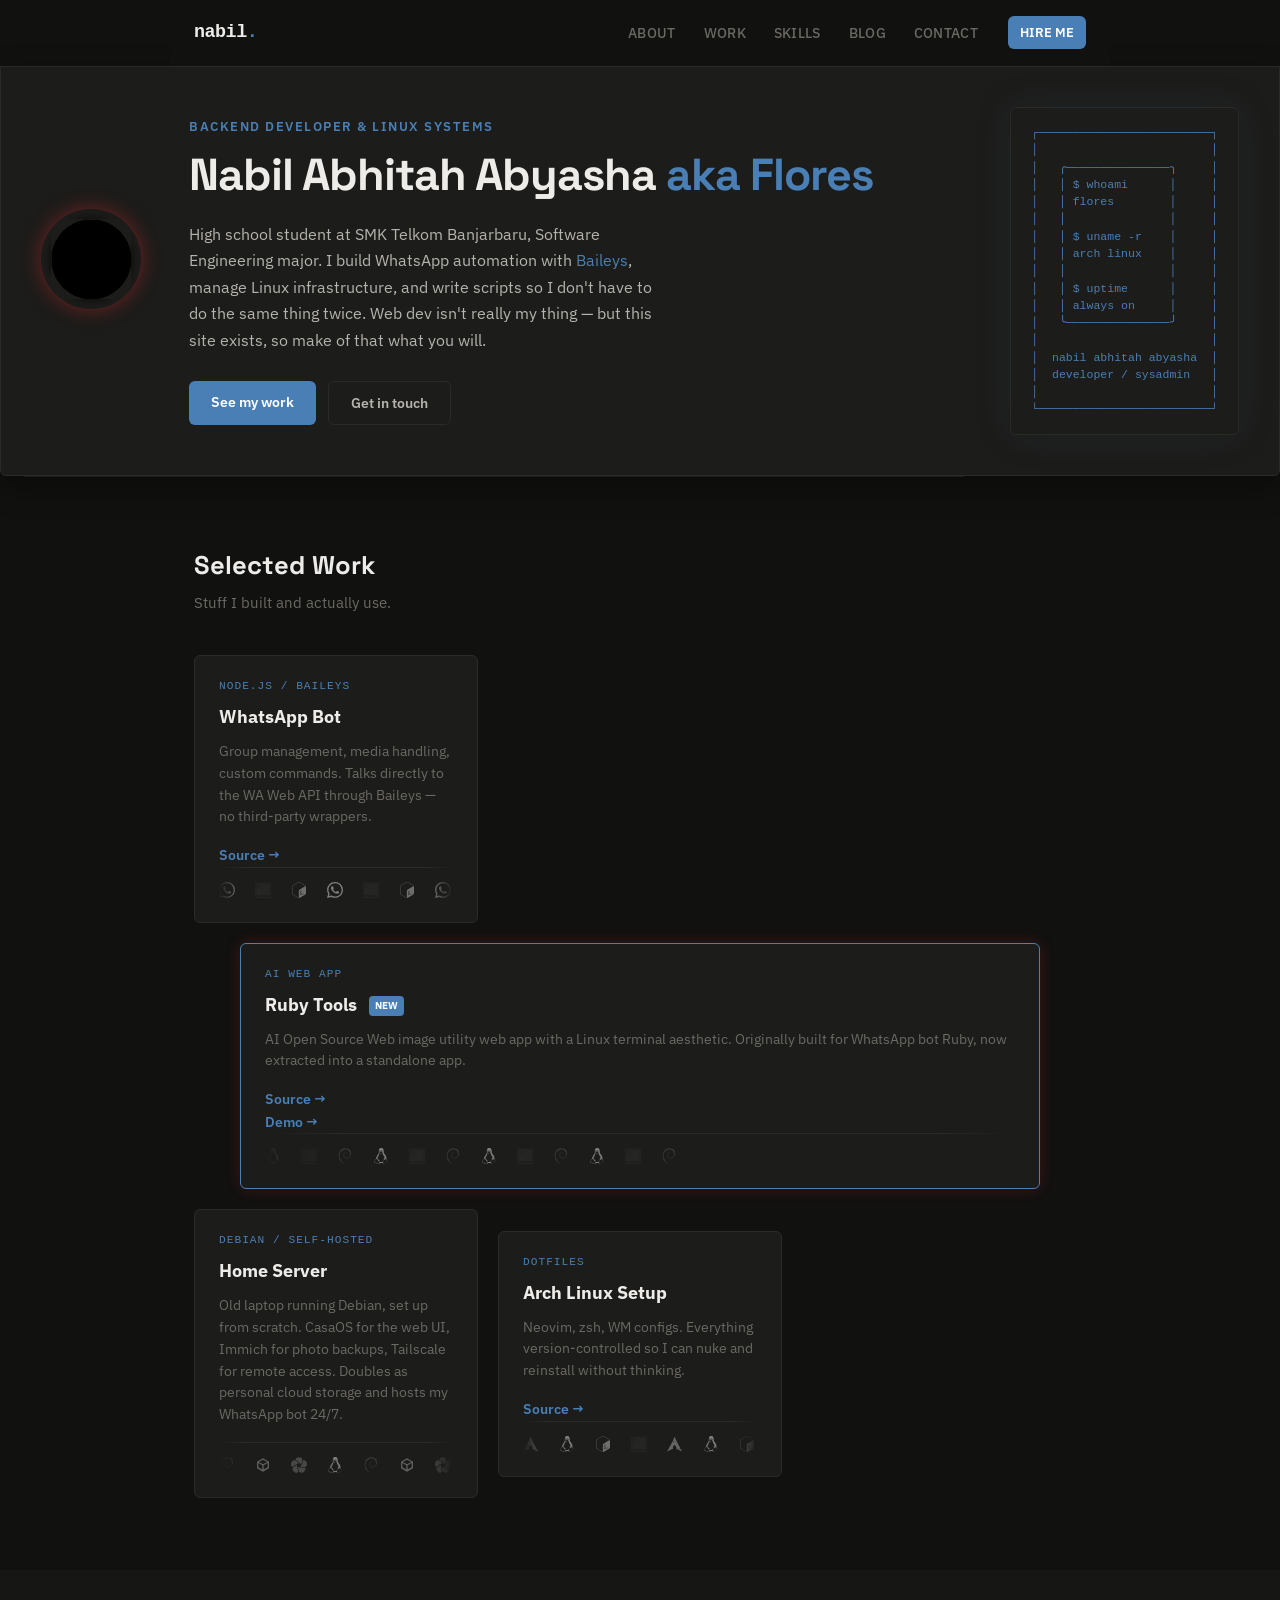
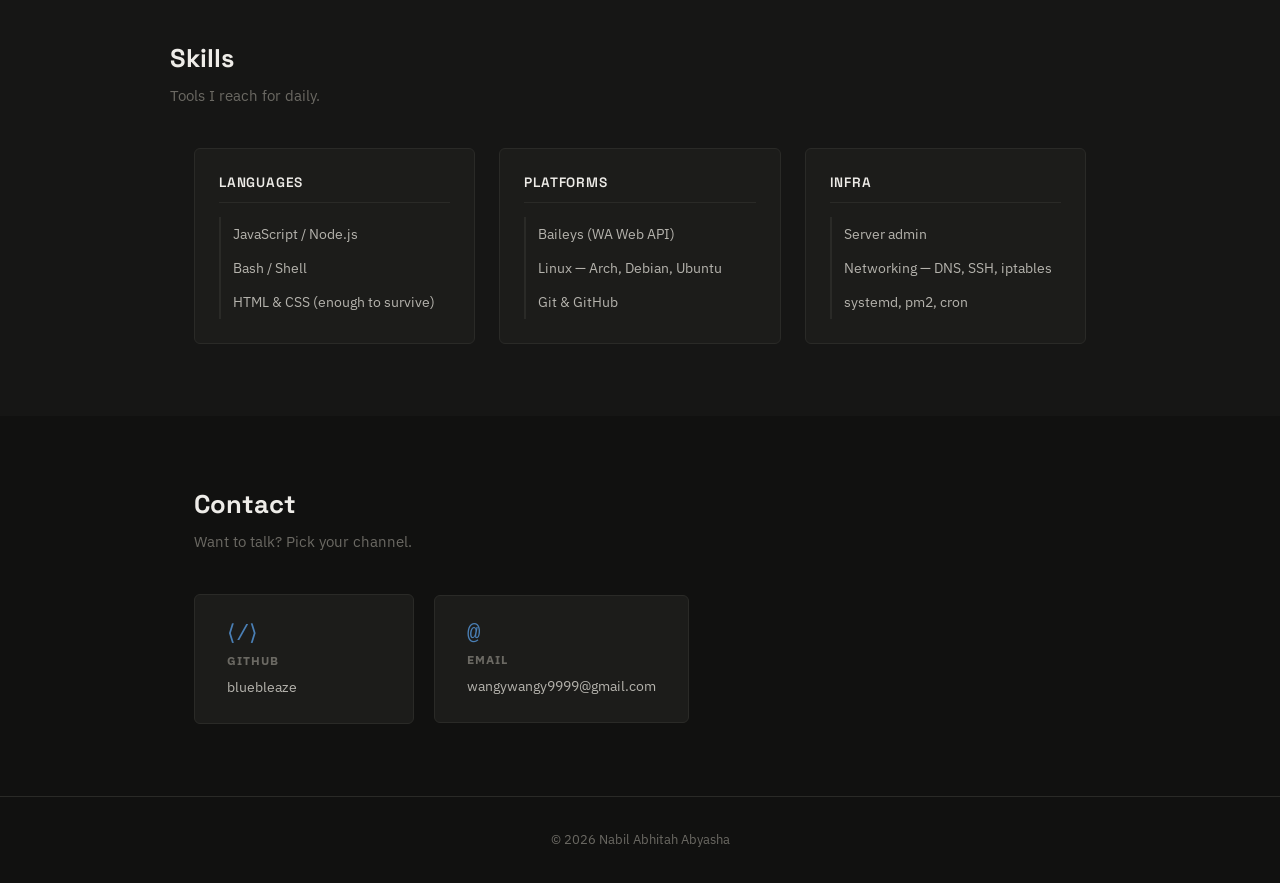
==== commit bdb7fa6b: "style: align font and add macos style titlebar to hero" ====
--- a/index.html
+++ b/index.html
@@ -126,8 +126,9 @@
 │  developer / sysadmin   │
 │                         │
 └─────────────────────────┘</pre>
-    </aside>
-  </section>
+      </aside>
+    </section>
+  </div>
 
   <hr class="sep">
 
--- a/style.css
+++ b/style.css
@@ -90,13 +90,54 @@
   text-decoration: none;
 }
 
+/* ── Hero / Titlebar ── */
+.hero-wrapper {
+  max-width: var(--max-w);
+  margin: 40px auto 0;
+  padding: 0 24px;
+}
+
+.topbar {
+  display: flex;
+  align-items: center;
+  background: var(--bg-alt);
+  padding: 8px 16px;
+  border: 1px solid var(--border);
+  border-bottom: none;
+  border-radius: var(--radius) var(--radius) 0 0;
+}
+
+.dots {
+  display: flex;
+  gap: 6px;
+}
+
+.dots span {
+  width: 10px;
+  height: 10px;
+  border-radius: 50%;
+}
+
+.dots span:nth-child(1) { background: #ed655a; }
+.dots span:nth-child(2) { background: #e0c04c; }
+.dots span:nth-child(3) { background: #72cb57; }
+
+.titlebar-text {
+  margin-left: 14px;
+  font-size: .8rem;
+  color: var(--muted);
+  font-family: var(--mono);
+}
+
 .hero {
   display: flex;
   align-items: center;
   gap: 48px;
-  max-width: var(--max-w);
-  margin: 0 auto;
-  padding: 80px 24px 60px;
+  background: var(--surface);
+  border: 1px solid var(--border);
+  border-radius: 0 0 var(--radius) var(--radius);
+  padding: 40px;
+  box-shadow: 0 10px 30px rgba(0,0,0,0.4);
 }
 
 .hero-text { flex: 1; }
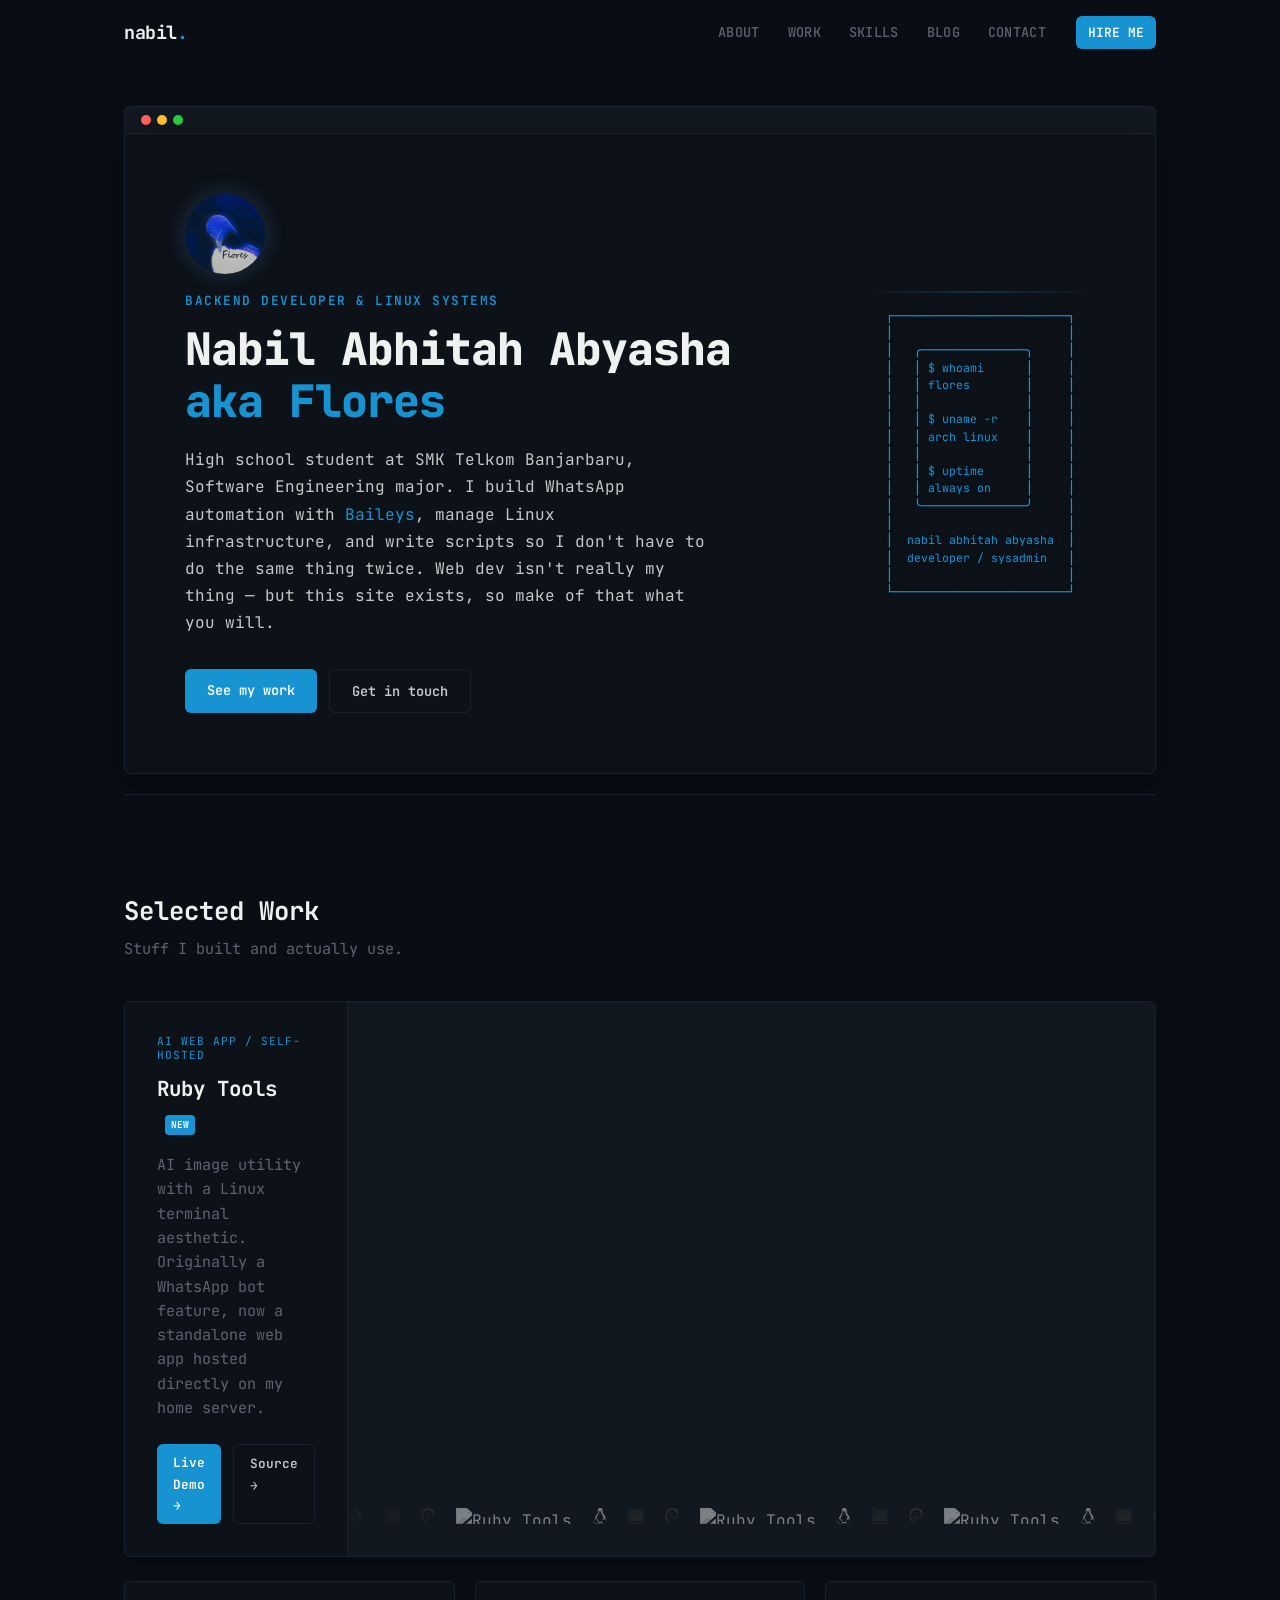
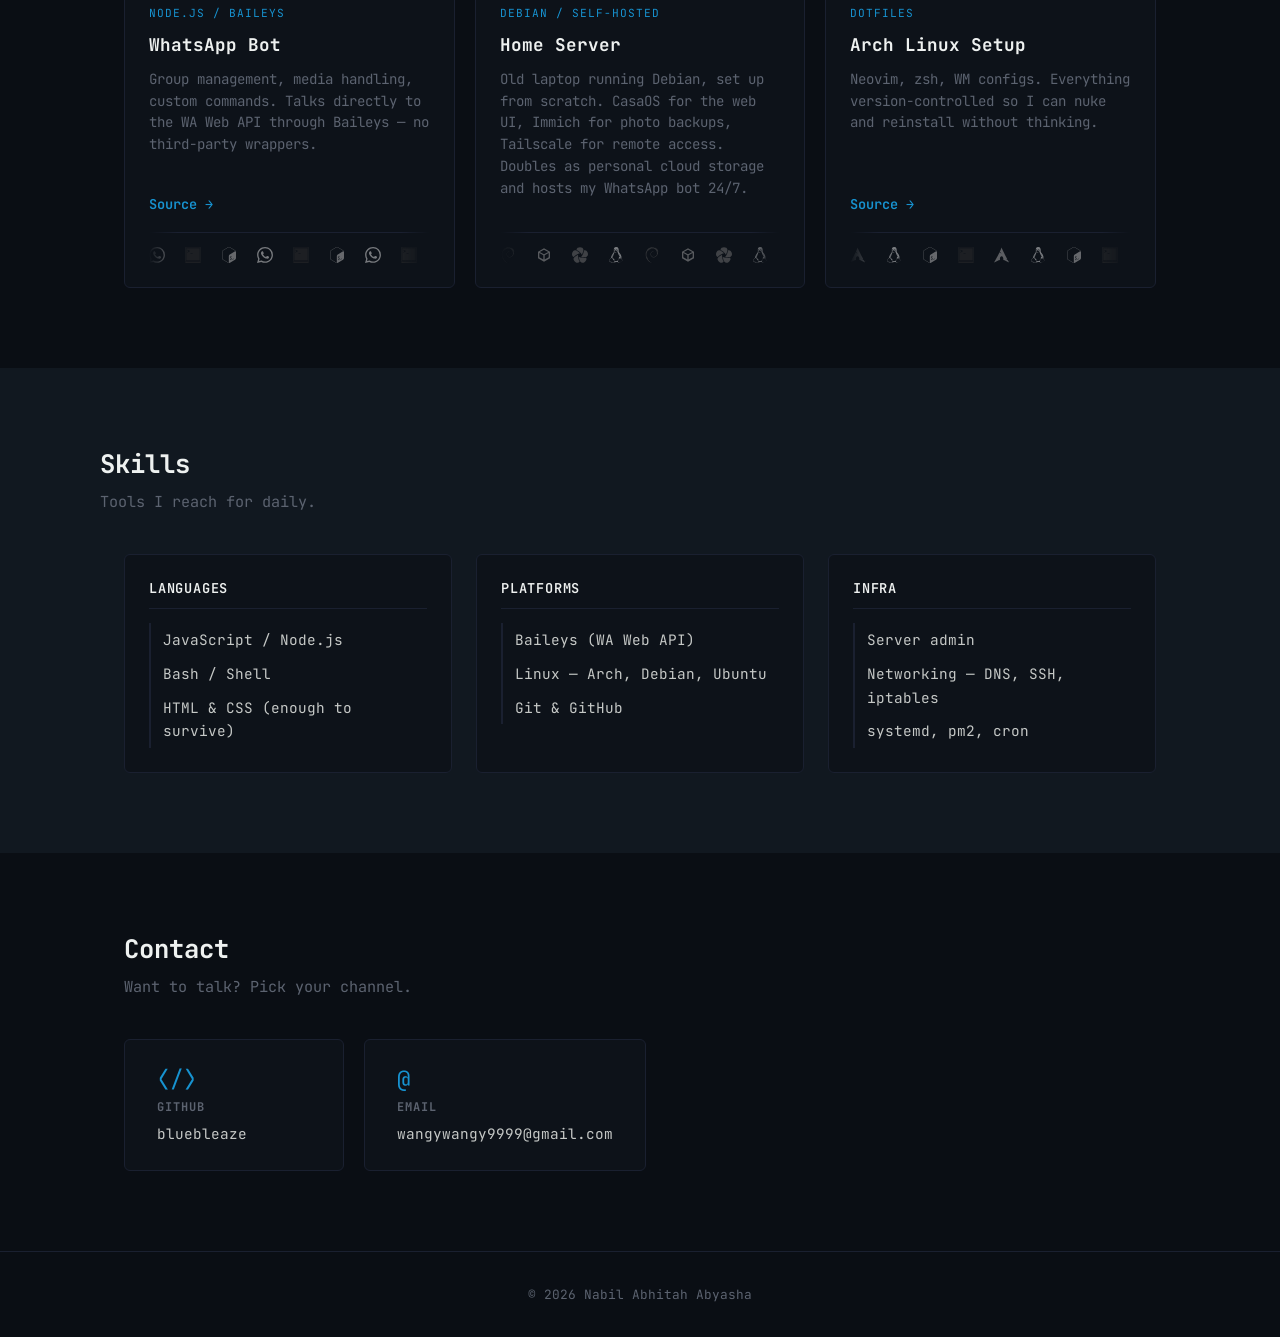
==== commit 75e5bc0e: "redesign layout, apply terminal theme, and clean up codebase" ====
--- a/index.html
+++ b/index.html
@@ -3,14 +3,14 @@
 <head>
   <meta charset="UTF-8">
   <meta name="viewport" content="width=device-width, initial-scale=1.0">
-  <!-- Open Graph / Social Preview -->
+  
   <meta property="og:type" content="website">
   <meta property="og:url" content="https://bluebleaze.github.io/">
   <meta property="og:title" content="Nabil Abhitah Abyasha — Portfolio">
   <meta property="og:description" content="Personal portfolio of Nabil Abhitah Abyasha. Open source developer, Linux enthusiast, and creator of Ruby Tools.">
   <meta property="og:image" content="https://bluebleaze.github.io/og-image.png">
 
-  <!-- Twitter -->
+  
   <meta property="twitter:card" content="summary_large_image">
   <meta property="twitter:url" content="https://bluebleaze.github.io/">
   <meta property="twitter:title" content="Nabil Abhitah Abyasha — Portfolio">
@@ -20,55 +20,8 @@
   <link rel="icon" href="favicon.svg" type="image/svg+xml">
   <link rel="preconnect" href="https://fonts.googleapis.com">
   <link rel="preconnect" href="https://fonts.gstatic.com" crossorigin>
-  <link href="https://fonts.googleapis.com/css2?family=IBM+Plex+Sans:wght@400;500;600&family=Space+Grotesk:wght@500;600;700;800&display=swap" rel="stylesheet">
+  <link href="https://fonts.googleapis.com/css2?family=JetBrains+Mono:wght@400;500;700;800&display=swap" rel="stylesheet">
   <link rel="stylesheet" href="style.css">
-
-  <style>
-    .hero {
-      position: relative;
-    }
-    .hero-avatar {
-      width: 100px;
-      height: 100px;
-      border-radius: 50%;
-      box-shadow: 0 0 20px rgba(234, 46, 46, 0.4);
-      margin-bottom: 20px;
-      display: block;
-    }
-    .card {
-      display: flex;
-      flex-direction: column;
-    }
-    .card.highlight {
-      grid-column: 1 / -1;
-      max-width: 800px;
-      margin: 0 auto;
-      width: 100%;
-    }
-    @media (min-width: 800px) {
-      .projects-grid {
-        align-items: start;
-      }
-    }
-    .mt-auto {
-      margin-top: auto;
-    }
-    .tag-new {
-      display: inline-block;
-      background: var(--accent);
-      color: #fff;
-      font-size: 0.6rem;
-      padding: 2px 6px;
-      border-radius: 4px;
-      margin-left: 8px;
-      vertical-align: middle;
-    }
-    @media (min-width: 768px) {
-      .hero-avatar {
-        margin-bottom: 24px;
-      }
-    }
-  </style>
 </head>
 <body>
 
@@ -83,33 +36,41 @@
         <li><a href="blog.html">Blog</a></li>
         <li><a href="#contact">Contact</a></li>
       </ul>
-      <a href="https://wa.me/08821035548" class="btn primary" style="padding: 6px 12px; font-size: 0.8rem; margin-left: 10px;">HIRE ME</a>
+      <a href="https://wa.me/081250262249" class="btn primary" style="padding: 6px 12px; font-size: 0.8rem; margin-left: 10px;">HIRE ME</a>
       <button class="hamburger" aria-label="Menu">
         <span></span><span></span><span></span>
       </button>
     </div>
   </nav>
   
-  <section class="hero" id="about">
-    <img src="logos/avatar.png" alt="Avatar" class="hero-avatar">
-    <div class="hero-text">
-      <p class="tagline">Backend Developer &amp; Linux Systems</p>
-      <h1>Nabil Abhitah Abyasha <span class="highlight">aka Flores</span></h1>
-      <p class="bio">
-        High school student at SMK Telkom Banjarbaru, Software Engineering major.
-        I build WhatsApp automation with
-        <a href="https://github.com/whiskeysockets/baileys" target="_blank" rel="noopener">Baileys</a>,
-        manage Linux infrastructure, and write scripts so I don't have to do
-        the same thing twice. Web dev isn't really my thing — but this site
-        exists, so make of that what you will.
-      </p>
-      <div class="buttons">
-        <a href="#work" class="btn primary">See my work</a>
-        <a href="#contact" class="btn outline">Get in touch</a>
-      </div>
-    </div>
-    <aside class="hero-card">
-      <pre>┌─────────────────────────┐
+  <div class="hero-wrapper">
+    <div class="topbar">
+      <div class="dots">
+        <span style="background:#ff5f56"></span>
+        <span style="background:#ffbd2e"></span>
+        <span style="background:#27c93f"></span>
+      </div>
+    </div>
+    <section class="hero" id="about">
+      <div class="hero-text">
+        <img src="logos/avatar.png" alt="Avatar" class="hero-avatar">
+        <p class="tagline">Backend Developer &amp; Linux Systems</p>
+        <h1>Nabil Abhitah Abyasha <span class="highlight">aka Flores</span></h1>
+        <p class="bio">
+          High school student at SMK Telkom Banjarbaru, Software Engineering major.
+          I build WhatsApp automation with
+          <a href="https://github.com/whiskeysockets/baileys" target="_blank" rel="noopener">Baileys</a>,
+          manage Linux infrastructure, and write scripts so I don't have to do
+          the same thing twice. Web dev isn't really my thing — but this site
+          exists, so make of that what you will.
+        </p>
+        <div class="buttons">
+          <a href="#work" class="btn primary">See my work</a>
+          <a href="#contact" class="btn outline">Get in touch</a>
+        </div>
+      </div>
+      <aside class="hero-card">
+        <pre>┌─────────────────────────┐
 │                         │
 │   ╭───────────────╮     │
 │   │ $ whoami      │     │
@@ -136,6 +97,43 @@
     <h2>Selected Work</h2>
     <p class="subtitle">Stuff I built and actually use.</p>
 
+    
+    <article class="card-featured">
+      <div class="card-featured-body">
+        <span class="tag">AI Web App / Self-hosted</span>
+        <h3>Ruby Tools <span class="tag-new">NEW</span></h3>
+        <p>
+          AI image utility with a Linux terminal aesthetic. 
+          Originally a WhatsApp bot feature, now a standalone web app hosted directly on my home server.
+        </p>
+        <div class="card-featured-links">
+          <a href="https://rubytool.space" target="_blank" rel="noopener" class="btn primary btn-sm">Live Demo →</a>
+          <a href="https://github.com/bluebleaze/ruby-tools/tree/main" target="_blank" rel="noopener" class="btn outline btn-sm">Source →</a>
+        </div>
+      </div>
+      <div class="card-featured-marquee">
+        <div class="logo-marquee"><div class="logo-track">
+          <img src="logos/tux.svg" alt="Linux">
+          <img src="logos/openclaw.svg" alt="OpenClaw">
+          <img src="logos/debian.svg" alt="Debian">
+          <img src="logos/ruby-tools.svg" alt="Ruby Tools">
+          <img src="logos/tux.svg" alt="Linux">
+          <img src="logos/openclaw.svg" alt="OpenClaw">
+          <img src="logos/debian.svg" alt="Debian">
+          <img src="logos/ruby-tools.svg" alt="Ruby Tools">
+          <img src="logos/tux.svg" alt="Linux">
+          <img src="logos/openclaw.svg" alt="OpenClaw">
+          <img src="logos/debian.svg" alt="Debian">
+          <img src="logos/ruby-tools.svg" alt="Ruby Tools">
+          <img src="logos/tux.svg" alt="Linux">
+          <img src="logos/openclaw.svg" alt="OpenClaw">
+          <img src="logos/debian.svg" alt="Debian">
+          <img src="logos/ruby-tools.svg" alt="Ruby Tools">
+        </div></div>
+      </div>
+    </article>
+
+    
     <div class="cards">
       <article class="card">
         <span class="tag">Node.js / Baileys</span>
@@ -145,7 +143,7 @@
           Talks directly to the WA Web API through Baileys —
           no third-party wrappers.
         </p>
-        <a href="https://github.com/bluebleaze" target="_blank" rel="noopener">Source →</a>
+        <a href="https://github.com/bluebleaze" target="_blank" rel="noopener" class="mt-auto">Source →</a>
         <div class="logo-marquee mt-auto"><div class="logo-track">
           <img src="logos/baileys.svg" alt="Baileys">
           <img src="logos/openclaw.svg" alt="OpenClaw">
@@ -159,31 +157,6 @@
           <img src="logos/baileys.svg" alt="Baileys">
           <img src="logos/openclaw.svg" alt="OpenClaw">
           <img src="logos/ssh.svg" alt="SSH">
-        </div></div>
-      </article>
-
-      <article class="card highlight">
-        <span class="tag">AI Web App</span>
-        <h3>Ruby Tools <span class="tag-new">NEW</span></h3>
-        <p>
-          AI Open Source Web image utility web app with a Linux terminal aesthetic.
-          Originally built for WhatsApp bot Ruby, now extracted into a standalone app.
-        </p>
-        <a href="https://github.com/bluebleaze/ruby-tools/tree/main" target="_blank" rel="noopener">Source →</a>
-        <a href="https://rubytool.space" target="_blank" rel="noopener">Demo →</a>
-        <div class="logo-marquee mt-auto"><div class="logo-track">
-          <img src="logos/tux.svg" alt="Linux">
-          <img src="logos/openclaw.svg" alt="OpenClaw">
-          <img src="logos/debian.svg" alt="Debian">
-          <img src="logos/tux.svg" alt="Linux">
-          <img src="logos/openclaw.svg" alt="OpenClaw">
-          <img src="logos/debian.svg" alt="Debian">
-          <img src="logos/tux.svg" alt="Linux">
-          <img src="logos/openclaw.svg" alt="OpenClaw">
-          <img src="logos/debian.svg" alt="Debian">
-          <img src="logos/tux.svg" alt="Linux">
-          <img src="logos/openclaw.svg" alt="OpenClaw">
-          <img src="logos/debian.svg" alt="Debian">
         </div></div>
       </article>
 
@@ -223,7 +196,7 @@
           Neovim, zsh, WM configs. Everything version-controlled
           so I can nuke and reinstall without thinking.
         </p>
-        <a href="https://github.com/bluebleaze" target="_blank" rel="noopener">Source →</a>
+        <a href="https://github.com/bluebleaze" target="_blank" rel="noopener" class="mt-auto">Source →</a>
         <div class="logo-marquee mt-auto"><div class="logo-track">
           <img src="logos/archlinux.svg" alt="Arch Linux">
           <img src="logos/tux.svg" alt="Tux">
--- a/style.css
+++ b/style.css
@@ -7,24 +7,28 @@
 }
 
 :root {
-  --bg:       #111110;
-  --bg-alt:   #161615;
-  --surface:  #1c1c1a;
-  --border:   #2a2a27;
-
-  --accent:       #4a7fb5;
-  --accent-hover: #5e94c9;
-  --accent-glow:  #4a7fb51a;
-
-  --text:    #b5b3ad;
-  --heading: #eeece8;
-  --muted:   #6b6963;
-
-  --sans: 'IBM Plex Sans', 'Segoe UI', system-ui, sans-serif;
-  --heading-font: 'Space Grotesk', 'Segoe UI', system-ui, sans-serif;
-  --mono: 'JetBrains Mono', 'Fira Code', Consolas, monospace;
-
-  --max-w:  940px;
+  --bg:       #0a0e14;
+  --bg-alt:   #111820;
+  --surface:  #0d1219;
+  --border:   #1a2030;
+
+  --accent:       #1793d1;
+  --accent-hover: #32a9e3;
+  --accent-glow:  #1793d11a;
+
+  --text:    #c5c8c6;
+  --heading: #eef1f0;
+  --muted:   #5c6370;
+
+  --terminal-red:    #e06c75;
+  --terminal-yellow: #e6b450;
+  --terminal-green:  #7ec89b;
+
+  --sans: 'JetBrains Mono', 'Fira Code', 'Cascadia Code', Consolas, monospace;
+  --heading-font: 'JetBrains Mono', 'Fira Code', 'Cascadia Code', Consolas, monospace;
+  --mono: 'JetBrains Mono', 'Fira Code', 'Cascadia Code', Consolas, monospace;
+
+  --max-w:  1080px;
   --radius: 6px;
 }
 
@@ -90,7 +94,6 @@
   text-decoration: none;
 }
 
-/* ── Hero / Titlebar ── */
 .hero-wrapper {
   max-width: var(--max-w);
   margin: 40px auto 0;
@@ -118,9 +121,9 @@
   border-radius: 50%;
 }
 
-.dots span:nth-child(1) { background: #ed655a; }
-.dots span:nth-child(2) { background: #e0c04c; }
-.dots span:nth-child(3) { background: #72cb57; }
+.dots span:nth-child(1) { background: var(--terminal-red); }
+.dots span:nth-child(2) { background: var(--terminal-yellow); }
+.dots span:nth-child(3) { background: var(--terminal-green); }
 
 .titlebar-text {
   margin-left: 14px;
@@ -132,15 +135,24 @@
 .hero {
   display: flex;
   align-items: center;
-  gap: 48px;
+  gap: 60px;
   background: var(--surface);
   border: 1px solid var(--border);
   border-radius: 0 0 var(--radius) var(--radius);
-  padding: 40px;
+  padding: 60px;
   box-shadow: 0 10px 30px rgba(0,0,0,0.4);
 }
 
 .hero-text { flex: 1; }
+
+.hero-avatar {
+  width: 80px;
+  height: 80px;
+  border-radius: 50%;
+  box-shadow: 0 0 20px rgba(74, 127, 181, 0.3);
+  margin-bottom: 16px;
+  display: block;
+}
 
 .tagline {
   font-size: 0.8rem;
@@ -161,8 +173,10 @@
 .highlight { color: var(--accent); }
 
 .bio {
-  max-width: 480px;
-  margin-bottom: 28px;
+  max-width: 520px;
+  margin-bottom: 32px;
+  color: var(--text);
+  line-height: 1.7;
 }
 
 .buttons { display: flex; gap: 12px; }
@@ -201,25 +215,62 @@
 .hero-card pre {
   font: 0.72rem/1.5 var(--mono);
   color: var(--accent);
-  background: var(--surface);
-  border: 1px solid var(--border);
-  border-radius: var(--radius);
+  background: transparent;
+  border: none;
   padding: 16px 20px;
-  box-shadow: 0 0 40px var(--accent-glow);
+  box-shadow: none;
+  position: relative;
+  overflow: hidden;
+  transition: text-shadow 0.3s;
+}
+
+.hero-card pre.glow {
+  text-shadow: 0 0 5px var(--accent-glow), 0 0 10px var(--accent-glow);
+}
+
+.hero-card pre .scanline {
+  position: absolute;
+  top: 0; left: 0; right: 0;
+  height: 2px;
+  background: linear-gradient(90deg, transparent, rgba(23, 147, 209, 0.25), transparent);
+  opacity: 0;
+  pointer-events: none;
+}
+
+.hero-card pre .scanline.active {
+  opacity: 1;
+  animation: ascii-scan 3s linear infinite;
+}
+
+@keyframes ascii-scan {
+  0% { top: 0; }
+  100% { top: 100%; }
+}
+
+.ascii-line {
+  display: block;
+  opacity: 0;
+  transform: translateY(2px);
+  transition: opacity 0.1s ease, transform 0.1s ease;
+}
+
+.ascii-line.visible {
+  opacity: 1;
+  transform: translateY(0);
 }
 
 .sep {
-  max-width: var(--max-w);
-  margin: 0 auto;
+  max-width: calc(var(--max-w) - 48px);
+  width: calc(100% - 48px);
+  margin: 20px auto;
   border: none;
   border-top: 1px solid var(--border);
-  margin-inline: 24px;
 }
 
 .page-section {
   max-width: var(--max-w);
   margin: 0 auto;
-  padding: 72px 24px;
+  padding: 80px 24px;
 }
 
 .page-section.alt {
@@ -251,19 +302,26 @@
   display: grid;
   grid-template-columns: repeat(auto-fit, minmax(260px, 1fr));
   gap: 20px;
-  align-items: center;
+  align-items: start;
 }
 
 .card {
+  display: flex;
+  flex-direction: column;
   background: var(--surface);
   border: 1px solid var(--border);
   border-radius: var(--radius);
   padding: 24px;
   transition: border-color 0.2s, transform 0.2s;
+  height: 100%;
 }
 .card:hover {
-  border-color: var(--accent);
+  border-color: var(--muted);
   transform: translateY(-2px);
+}
+
+.mt-auto {
+  margin-top: auto;
 }
 
 .tag {
@@ -275,6 +333,17 @@
   margin-bottom: 10px;
 }
 
+.tag-new {
+  display: inline-block;
+  background: var(--accent);
+  color: #fff;
+  font-size: 0.6rem;
+  padding: 2px 6px;
+  border-radius: 4px;
+  margin-left: 8px;
+  vertical-align: middle;
+}
+
 .card h3 {
   font-size: 1.1rem;
   color: var(--heading);
@@ -293,7 +362,67 @@
   font-weight: 600;
 }
 
-/* Logo marquee */
+.card-featured {
+  display: grid;
+  grid-template-columns: 1fr 1fr;
+  background: var(--surface);
+  border: 1px solid var(--border);
+  border-radius: var(--radius);
+  margin-bottom: 24px;
+  overflow: hidden;
+  box-shadow: 0 4px 15px rgba(0, 0, 0, 0.4);
+  transition: transform 0.2s, border-color 0.2s;
+}
+
+.card-featured:hover {
+  transform: translateY(-2px);
+  border-color: var(--muted);
+}
+
+.card-featured-body {
+  padding: 32px;
+  display: flex;
+  flex-direction: column;
+}
+
+.card-featured-body h3 {
+  font-size: 1.3rem;
+  color: var(--heading);
+  margin-bottom: 12px;
+}
+
+.card-featured-body p {
+  color: var(--muted);
+  font-size: 0.95rem;
+  line-height: 1.6;
+  margin-bottom: 24px;
+  flex: 1;
+}
+
+.card-featured-links {
+  display: flex;
+  gap: 12px;
+}
+
+.card-featured-links .btn-sm {
+  padding: 8px 16px;
+  font-size: 0.8rem;
+}
+
+.card-featured-marquee {
+  background: var(--bg-alt);
+  border-left: 1px solid var(--border);
+  display: flex;
+  flex-direction: column;
+  justify-content: flex-end;
+}
+
+.card-featured-marquee .logo-marquee {
+  margin-top: 0;
+  border-top: none;
+  padding: 32px 0;
+}
+
 .logo-marquee {
   overflow: hidden;
   margin-top: 16px;
@@ -321,7 +450,8 @@
   flex-shrink: 0;
 }
 
-.card:hover .logo-track img {
+.card:hover .logo-track img,
+.card-featured:hover .logo-track img {
   opacity: 0.7;
   filter: grayscale(0);
 }
@@ -388,7 +518,7 @@
   transition: border-color 0.2s, transform 0.2s;
 }
 .contact-link:hover {
-  border-color: var(--accent);
+  border-color: var(--muted);
   transform: translateY(-2px);
   text-decoration: none;
 }
@@ -431,12 +561,12 @@
 }
 
 .page-section,
-.hero {
+.hero-wrapper {
   opacity: 0;
   transform: translateY(16px);
 }
 .page-section.visible,
-.hero.visible {
+.hero-wrapper.visible {
   opacity: 1;
   transform: translateY(0);
   transition: opacity 0.5s ease, transform 0.5s ease;
@@ -462,6 +592,25 @@
 .hamburger.active span:nth-child(1) { transform: translateY(7px) rotate(45deg); }
 .hamburger.active span:nth-child(2) { opacity: 0; }
 .hamburger.active span:nth-child(3) { transform: translateY(-7px) rotate(-45deg); }
+
+@media (max-width: 800px) {
+  .hero {
+    flex-direction: column;
+    text-align: left;
+    align-items: stretch;
+  }
+  .hero-card {
+    width: 100%;
+    overflow-x: auto;
+  }
+  .card-featured {
+    grid-template-columns: 1fr;
+  }
+  .card-featured-marquee {
+    border-left: none;
+    border-top: 1px solid var(--border);
+  }
+}
 
 @media (max-width: 700px) {
   .hamburger { display: flex; }
@@ -482,31 +631,23 @@
   .nav-links a { font-size: 0.9rem; }
   .nav { position: relative; }
   .hero {
-    flex-direction: column-reverse;
-    padding: 48px 20px 40px;
-    gap: 32px;
+    flex-direction: column;
+    padding: 24px 20px 32px;
+    gap: 24px;
   }
+  .hero-wrapper { padding: 0 12px; }
   .hero h1 { font-size: 2rem; }
   .hero-card pre { font-size: 0.62rem; }
   .page-section { padding: 48px 20px; }
   .skill-cols { padding: 0; }
 }
 
-/* Highlight for specific cards */
-.card.highlight {
-  border-color: var(--accent);
-  box-shadow: 0 0 15px rgba(234, 46, 46, 0.2);
-}
-
-/* Navbar Right Grouping */
 .nav-right {
   display: flex;
   align-items: center;
   gap: 20px;
-  align-items: center;
-}
-
-/* Language Toggle styling to make it fit */
+}
+
 .lang-toggle {
   background: transparent;
   color: var(--text);
